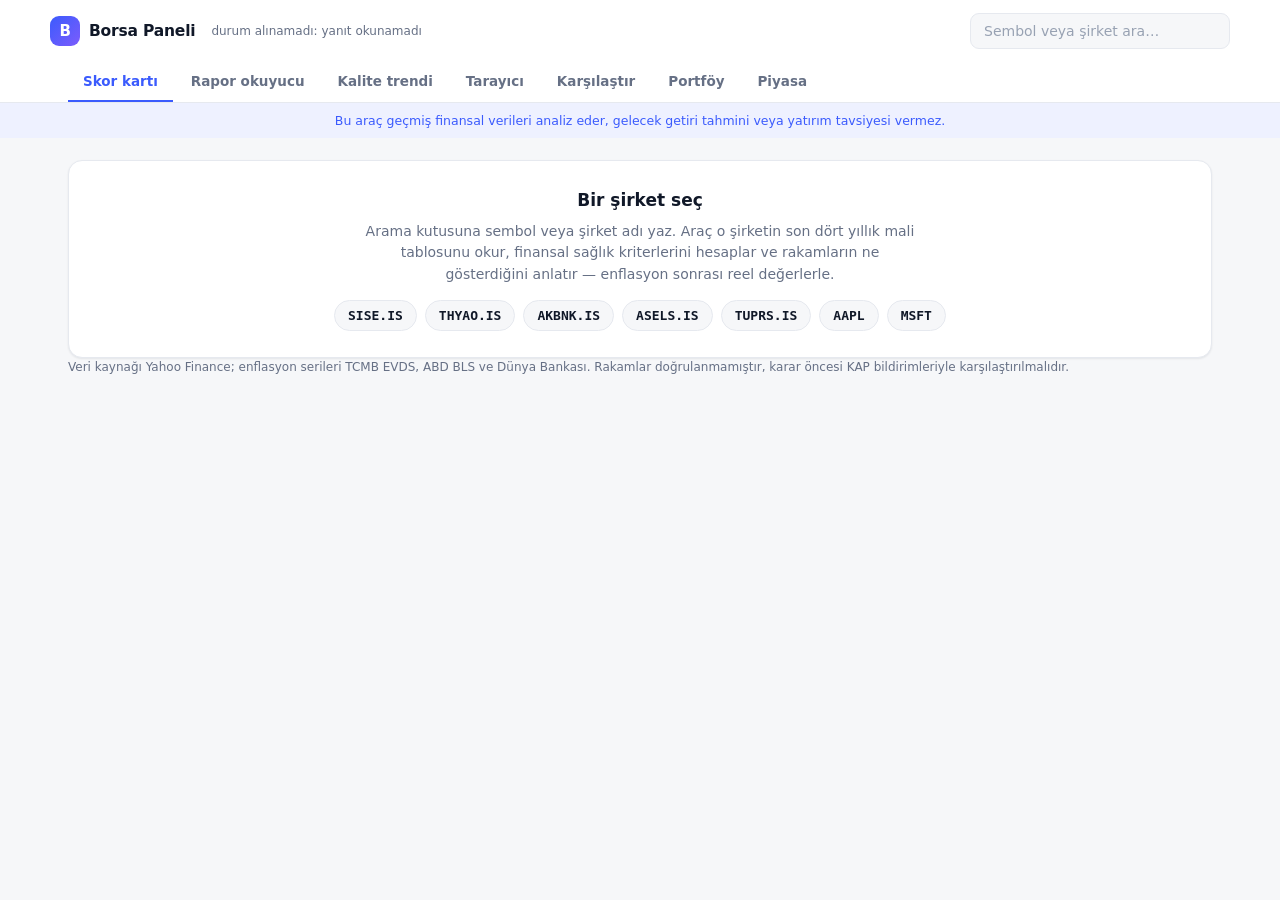
==== web/index.html @ f8f237dd "Borsa Analiz Paneli - ilk commit Sifir pip bagimliligi, sadece Python stdlib. Yahoo Finance verisiyl" ====
<!doctype html>
<html lang="tr">
<head>
<meta charset="utf-8">
<meta name="viewport" content="width=device-width, initial-scale=1">
<title>Borsa Paneli</title>
<!-- İkon data URI olarak gömülü: ayrı bir istek oluşmuyor, sunucu logu her
     sayfa açılışında favicon.ico için 404 basmıyor. -->
<link rel="icon" href="data:image/svg+xml,%3Csvg xmlns='http://www.w3.org/2000/svg' viewBox='0 0 32 32'%3E%3Crect width='32' height='32' rx='7' fill='%233b5bfd'/%3E%3Cpath d='M7 22 L13 15 L18 19 L25 9' stroke='white' stroke-width='2.6' fill='none' stroke-linecap='round' stroke-linejoin='round'/%3E%3C/svg%3E">
<link rel="stylesheet" href="style.css">
</head>
<body>

<header>
  <div class="sar ustbar">
    <button class="marka" id="marka" type="button">
      <span class="marka-ikon">B</span>
      <span>Borsa Paneli</span>
    </button>
    <span class="tazelik" id="tazelik">yükleniyor…</span>
    <div class="arama">
      <input id="arama-girdi" type="search" placeholder="Sembol veya şirket ara…"
             autocomplete="off" spellcheck="false" aria-label="Sembol ara">
      <div class="oneriler" id="oneriler" role="listbox"></div>
    </div>
  </div>
  <div class="sar">
    <nav class="sekmeler" id="nav" aria-label="Ekranlar">
      <button type="button" data-ekran="skor" aria-current="page">Skor kartı</button>
      <button type="button" data-ekran="rapor">Rapor okuyucu</button>
      <button type="button" data-ekran="kalite">Kalite trendi</button>
      <button type="button" data-ekran="tarayici">Tarayıcı</button>
      <button type="button" data-ekran="karsilastir">Karşılaştır</button>
      <button type="button" data-ekran="portfoy">Portföy</button>
      <button type="button" data-ekran="piyasa">Piyasa</button>
    </nav>
  </div>
</header>

<div class="uyari-bandi">
  Bu araç geçmiş finansal verileri analiz eder, gelecek getiri tahmini veya yatırım tavsiyesi vermez.
</div>

<main class="sar" id="ekran">
  <div class="yuklenirken">yükleniyor…</div>
</main>

<footer class="sar">
  Veri kaynağı Yahoo Finance; enflasyon serileri TCMB EVDS, ABD BLS ve Dünya Bankası.
  Rakamlar doğrulanmamıştır, karar öncesi KAP bildirimleriyle karşılaştırılmalıdır.
</footer>

<script src="app.js"></script>
</body>
</html>
---- web/style.css ----
/* Borsa Paneli — arayüz.
 *
 * Tasarım yönü: C (veri panosu) yapısı + B (modern fintech) görsel dili.
 *   C'den : yapışkan üst bar, sekmeler, kompakt istatistik şeridi, zebra
 *           tablolar, panel başlıkları — tanıdık ve yoğun.
 *   B'den : yuvarlak kartlar, yumuşak gölge, büyük hero rakamlar, dairesel
 *           skor göstergesi, pill rozetler — okunabilir ve ferah.
 *
 * Üç kural:
 *   1. Renk asla tek başına anlam taşımaz; her renkli öğenin metin etiketi var.
 *   2. Sayılar tabular — sütunlar kayarken rakamlar hizada durur.
 *   3. Reel rakam birincil (büyük), nominal ikincil (küçük ve soluk).
 */

:root {
  --bg: #f6f7f9;
  --kart: #ffffff;
  --metin: #101828;
  --sonuk: #667085;
  --cok-sonuk: #98a2b3;
  --cizgi: #e6e9ef;
  --cizgi-hafif: #f1f3f7;
  --zebra: #fafbfc;

  --vurgu: #3b5bfd;
  --vurgu-soft: #eef1ff;
  --yesil: #06976a;
  --yesil-soft: #e6f7f0;
  --kirmizi: #e0342b;
  --kirmizi-soft: #fdeceb;
  --sari: #b45309;
  --sari-soft: #fff4e5;

  --golge: 0 1px 2px rgba(16, 24, 40, 0.06), 0 8px 24px rgba(16, 24, 40, 0.05);
  --golge-kucuk: 0 1px 2px rgba(16, 24, 40, 0.08);
  --yuvarlak: 14px;
  --yuvarlak-kucuk: 9px;

  --mono: ui-monospace, "SF Mono", "Cascadia Mono", Menlo, Consolas, monospace;
  --govde: -apple-system, "Segoe UI", Roboto, ui-sans-serif, system-ui, sans-serif;
}

@media (prefers-color-scheme: dark) {
  :root {
    --bg: #0d1117;
    --kart: #151b23;
    --metin: #e6edf3;
    --sonuk: #8b949e;
    --cok-sonuk: #6e7681;
    --cizgi: #232b36;
    --cizgi-hafif: #1b222c;
    --zebra: #171e26;

    --vurgu: #6e8bff;
    --vurgu-soft: #1a2140;
    --yesil: #3fb950;
    --yesil-soft: #10281a;
    --kirmizi: #f85149;
    --kirmizi-soft: #2d1512;
    --sari: #d29922;
    --sari-soft: #2b2110;

    --golge: 0 1px 2px rgba(0, 0, 0, 0.3), 0 8px 24px rgba(0, 0, 0, 0.2);
    --golge-kucuk: 0 1px 2px rgba(0, 0, 0, 0.35);
  }
}

* { box-sizing: border-box; margin: 0; padding: 0; }

body {
  background: var(--bg);
  color: var(--metin);
  font: 15px/1.55 var(--govde);
  -webkit-font-smoothing: antialiased;
  padding-bottom: 64px;
}

.sar { max-width: 1180px; margin: 0 auto; padding: 0 18px; }
.mono { font-family: var(--mono); font-variant-numeric: tabular-nums; }
.sayisal { font-variant-numeric: tabular-nums; }
.gri { color: var(--sonuk); }
.kucuk { font-size: 12.5px; }
.yesil { color: var(--yesil); }
.kirmizi { color: var(--kirmizi); }

/* ═════════════════════════════════════════════════════════════ üst bar */

header {
  position: sticky;
  top: 0;
  z-index: 40;
  background: var(--kart);
  border-bottom: 1px solid var(--cizgi);
}

.ustbar { display: flex; align-items: center; gap: 16px; padding: 13px 0; flex-wrap: wrap; }

.marka {
  display: flex; align-items: center; gap: 9px;
  background: none; border: none; color: inherit; cursor: pointer;
  font: 700 15.5px var(--govde); letter-spacing: -0.2px; padding: 0;
}

.marka-ikon {
  width: 30px; height: 30px; border-radius: 9px;
  background: linear-gradient(135deg, var(--vurgu), #7c5cfc);
  color: #fff; display: grid; place-items: center; font-size: 15px; font-weight: 800;
}

.tazelik { font-size: 12px; color: var(--sonuk); font-variant-numeric: tabular-nums; }

/* arama */
.arama { position: relative; margin-left: auto; }

.arama input {
  width: 260px; padding: 9px 13px;
  border: 1px solid var(--cizgi); border-radius: var(--yuvarlak-kucuk);
  background: var(--bg); color: inherit; font: 14px var(--govde);
}

.arama input::placeholder { color: var(--cok-sonuk); }
.arama input:focus {
  outline: none; border-color: var(--vurgu);
  box-shadow: 0 0 0 3px var(--vurgu-soft);
}

.oneriler {
  position: absolute; top: calc(100% + 6px); right: 0; z-index: 50;
  min-width: 330px; max-height: 350px; overflow-y: auto;
  background: var(--kart); border: 1px solid var(--cizgi);
  border-radius: var(--yuvarlak); box-shadow: var(--golge); padding: 5px;
}

.oneriler:empty { display: none; }

.oneriler button {
  display: block; width: 100%; text-align: left;
  border: none; background: transparent; color: inherit;
  font: 14px var(--govde); padding: 9px 11px;
  border-radius: var(--yuvarlak-kucuk); cursor: pointer;
}

.oneriler button:hover:not([disabled]), .oneriler button:focus { background: var(--vurgu-soft); }
.oneriler button[disabled] { color: var(--sonuk); cursor: default; }
.oneriler b { font-family: var(--mono); font-size: 13.5px; }
.oneriler span { display: block; font-size: 12px; color: var(--sonuk); margin-top: 1px; }

/* sekmeler */
nav.sekmeler { display: flex; gap: 3px; overflow-x: auto; scrollbar-width: none; }
nav.sekmeler::-webkit-scrollbar { display: none; }

nav.sekmeler button {
  padding: 11px 15px; border: none; background: none; color: var(--sonuk);
  font: 600 13.5px var(--govde); cursor: pointer; white-space: nowrap;
  border-bottom: 2px solid transparent;
}

nav.sekmeler button:hover { color: var(--metin); }
nav.sekmeler button[aria-current="page"] { color: var(--vurgu); border-bottom-color: var(--vurgu); }

.uyari-bandi {
  background: var(--vurgu-soft); color: var(--vurgu);
  font-size: 12.5px; font-weight: 500; padding: 8px 0; text-align: center;
}

/* ═════════════════════════════════════════════════════════════ şirket başlığı */

.sirket {
  display: flex; align-items: flex-start; gap: 15px; flex-wrap: wrap;
  background: var(--kart); border: 1px solid var(--cizgi);
  border-radius: var(--yuvarlak); box-shadow: var(--golge-kucuk);
  padding: 18px 20px; margin-top: 18px;
}

.sirket-ikon {
  width: 46px; height: 46px; border-radius: 13px; flex-shrink: 0;
  background: linear-gradient(135deg, var(--vurgu), #7c5cfc);
  color: #fff; display: grid; place-items: center; font: 800 16px var(--govde);
}

.sirket-kod { font-size: 21px; font-weight: 700; letter-spacing: -0.3px; }
.sirket-ad { color: var(--sonuk); font-size: 13.5px; margin-top: 1px; }

.rozetler { display: flex; gap: 6px; margin-top: 11px; flex-wrap: wrap; }

.rozet {
  font-size: 12px; font-weight: 600; padding: 4px 10px; border-radius: 999px;
  background: var(--cizgi-hafif); color: var(--sonuk);
}

.rozet-uyari { background: var(--sari-soft); color: var(--sari); }
.rozet-vurgu { background: var(--vurgu-soft); color: var(--vurgu); }

.sirket-fiyat { margin-left: auto; text-align: right; }
.sirket-fiyat b { font-size: 27px; font-weight: 700; letter-spacing: -0.7px; font-variant-numeric: tabular-nums; }
.sirket-fiyat small { display: block; font-size: 12.5px; color: var(--sonuk); margin-top: 2px; }

/* ═════════════════════════════════════════════════════════════ istatistik şeridi */

.serit {
  display: grid; grid-template-columns: repeat(auto-fit, minmax(168px, 1fr));
  gap: 12px; margin-top: 14px;
}

.serit-kart {
  background: var(--kart); border: 1px solid var(--cizgi);
  border-radius: var(--yuvarlak); box-shadow: var(--golge-kucuk); padding: 14px 16px;
}

.serit-etiket { font-size: 12px; color: var(--sonuk); font-weight: 600; }

.serit-deger {
  font-size: 26px; font-weight: 700; letter-spacing: -0.8px; margin-top: 3px;
  font-variant-numeric: tabular-nums; line-height: 1.15;
}

.serit-deger.buyuk { font-size: 31px; letter-spacing: -1.1px; }
.serit-alt { font-size: 12px; color: var(--sonuk); margin-top: 3px; }
.serit-kaynak { font-size: 11px; color: var(--cok-sonuk); margin-top: 5px; }

/* ═════════════════════════════════════════════════════════════ paneller */

section { margin-top: 22px; }

.panel {
  background: var(--kart); border: 1px solid var(--cizgi);
  border-radius: var(--yuvarlak); box-shadow: var(--golge-kucuk); overflow: hidden;
}

.panel + .panel { margin-top: 14px; }

.panel-bas {
  display: flex; align-items: center; gap: 12px; flex-wrap: wrap;
  padding: 14px 18px; border-bottom: 1px solid var(--cizgi);
  font-weight: 700; font-size: 14.5px;
}

.panel-bas small { margin-left: auto; font: 500 12px var(--govde); color: var(--sonuk); }
.panel-ic { padding: 16px 18px; }
.panel-ic + .panel-ic { border-top: 1px solid var(--cizgi); }
.panel-dip { padding: 12px 18px; border-top: 1px solid var(--cizgi); background: var(--zebra); }

.iki { display: grid; grid-template-columns: 1fr 1fr; gap: 14px; }
@media (max-width: 860px) { .iki { grid-template-columns: 1fr; } }

/* ═══════════════════════════════════════════════════════════ karşılaştır */

.kars-grid { display: grid; grid-template-columns: repeat(auto-fit, minmax(220px, 1fr)); gap: 14px; }

.kars-kart {
  background: var(--kart); border: 1px solid var(--cizgi); border-radius: var(--yuvarlak);
  box-shadow: var(--golge-kucuk); padding: 16px 18px; position: relative;
}

.kars-kaldir {
  position: absolute; top: 10px; right: 10px; width: 22px; height: 22px;
  border-radius: 50%; border: 1px solid var(--cizgi); background: var(--zebra);
  color: var(--sonuk); font-size: 13px; line-height: 1; cursor: pointer;
  display: flex; align-items: center; justify-content: center;
}
.kars-kaldir:hover { color: var(--kirmizi); border-color: var(--kirmizi); background: var(--kirmizi-soft); }

.kars-ekle {
  border: 1.5px dashed var(--cizgi); border-radius: var(--yuvarlak); min-height: 96px;
  display: flex; align-items: center; justify-content: center; text-align: center;
  color: var(--sonuk); font-size: 13px; padding: 16px;
}

.kars-tablo th, .kars-tablo td { text-align: center; }
.kars-tablo th:first-child, .kars-tablo td:first-child { text-align: left; }
.kars-tablo td.deger { font-weight: 700; font-variant-numeric: tabular-nums; }
.kars-tablo .alt-not { display: block; font-size: 11px; color: var(--sonuk); font-weight: 400; margin-top: 1px; }

/* ═════════════════════════════════════════════════════════════ tablolar */

.kaydir { overflow-x: auto; }

table { width: 100%; border-collapse: collapse; font-size: 13.5px; }

th {
  text-align: right; padding: 10px 12px; white-space: nowrap;
  color: var(--sonuk); font-size: 11.5px; font-weight: 600;
  border-bottom: 1px solid var(--cizgi); background: var(--kart);
}

th:first-child, td:first-child { text-align: left; }

td {
  padding: 10px 12px; text-align: right;
  border-bottom: 1px solid var(--cizgi-hafif); font-variant-numeric: tabular-nums;
}

tbody tr:nth-child(even) { background: var(--zebra); }
tbody tr:hover { background: var(--vurgu-soft); }
tbody tr:last-child td { border-bottom: none; }
td.metin, th.metin { text-align: left; font-variant-numeric: normal; }
.na { color: var(--sonuk); font-style: italic; font-size: 12.5px; }

/* yön etiketi — renk yanında her zaman metin */
.etiket {
  display: inline-block; font-size: 11.5px; font-weight: 600;
  padding: 2px 8px; border-radius: 999px; white-space: nowrap;
}

.e-artis { background: var(--yesil-soft); color: var(--yesil); }
.e-dusus { background: var(--kirmizi-soft); color: var(--kirmizi); }
.e-yatay { background: var(--cizgi-hafif); color: var(--sonuk); }

/* konum rayı: şirketin sektör içindeki yeri */
.ray {
  display: inline-block; position: relative; vertical-align: middle;
  width: 84px; height: 5px; border-radius: 99px; background: var(--cizgi);
}

.ray i {
  position: absolute; top: -3.5px; width: 12px; height: 12px; margin-left: -6px;
  border-radius: 50%; background: var(--metin); border: 2px solid var(--kart);
}

.ray u { position: absolute; top: -2.5px; width: 2px; height: 10px; background: var(--vurgu); }

/* ═════════════════════════════════════════════════════════════ uyarı kartları */

.uyari-kart {
  border-radius: var(--yuvarlak); padding: 15px 17px; margin-bottom: 11px;
  border: 1px solid transparent;
}

.uyari-kart:last-child { margin-bottom: 0; }
.uyari-kart .bas { font-weight: 700; font-size: 14.5px; display: flex; gap: 8px; align-items: baseline; }
.uyari-kart .bas .tur { font-size: 11px; font-weight: 700; letter-spacing: 0.5px; padding: 2px 8px; border-radius: 999px; }
.uyari-kart p { font-size: 13.5px; margin-top: 6px; line-height: 1.55; }

.u-kirmizi { background: var(--kirmizi-soft); border-color: color-mix(in srgb, var(--kirmizi) 25%, transparent); }
.u-kirmizi .bas, .u-kirmizi p { color: var(--kirmizi); }
.u-kirmizi .tur { background: var(--kirmizi); color: #fff; }

.u-sari { background: var(--sari-soft); border-color: color-mix(in srgb, var(--sari) 25%, transparent); }
.u-sari .bas, .u-sari p { color: var(--sari); }
.u-sari .tur { background: var(--sari); color: #fff; }

.u-bilgi { background: var(--vurgu-soft); border-color: color-mix(in srgb, var(--vurgu) 25%, transparent); }
.u-bilgi .bas, .u-bilgi p { color: var(--vurgu); }
.u-bilgi .tur { background: var(--vurgu); color: #fff; }

.kaynak { font-size: 11px; color: var(--cok-sonuk); margin-top: 6px; font-family: var(--mono); }
.uyari-kart .kaynak { opacity: 0.75; }

/* ═════════════════════════════════════════════════════════════ F-Skoru */

.skor-duzen { display: flex; gap: 22px; align-items: flex-start; flex-wrap: wrap; }

.skor-cember {
  width: 104px; height: 104px; border-radius: 50%; flex-shrink: 0; display: grid; place-items: center;
}

.skor-ic {
  width: 82px; height: 82px; border-radius: 50%; background: var(--kart);
  display: grid; place-items: center; text-align: center;
}

.skor-ic b { font-size: 25px; font-weight: 800; letter-spacing: -1px; line-height: 1; }
.skor-ic span { font-size: 10.5px; color: var(--sonuk); margin-top: 2px; }

.kriter-liste { flex: 1; min-width: 260px; }

.kriter {
  display: flex; gap: 11px; align-items: baseline;
  padding: 8px 0; border-bottom: 1px solid var(--cizgi-hafif); font-size: 13.5px;
}

.kriter:last-child { border-bottom: none; }
.kriter .isaret { width: 17px; flex-shrink: 0; font-weight: 700; text-align: center; }
.kriter .detay { margin-left: auto; color: var(--sonuk); font-size: 12.5px; font-family: var(--mono); text-align: right; }
.i-gecti { color: var(--yesil); }
.i-kaldi { color: var(--kirmizi); }
.i-eksik, .i-na { color: var(--cok-sonuk); }

/* ═════════════════════════════════════════════════════════════ cümleler */

.cumle { padding: 13px 0; border-bottom: 1px solid var(--cizgi-hafif); font-size: 14.5px; line-height: 1.6; }
.cumle:first-child { padding-top: 0; }
.cumle:last-child { border-bottom: none; padding-bottom: 0; }

mark { background: var(--sari-soft); color: var(--sari); padding: 0 4px; border-radius: 4px; font-weight: 600; }

/* ═════════════════════════════════════════════════════════════ grafik */

.grafik { width: 100%; height: auto; display: block; }
.aciklama { display: flex; gap: 16px; flex-wrap: wrap; font-size: 12px; color: var(--sonuk); margin-top: 12px; }
.aciklama span { display: flex; align-items: center; gap: 6px; }
.nokta { width: 10px; height: 10px; border-radius: 3px; display: inline-block; }
.not { font-size: 12.5px; color: var(--sonuk); line-height: 1.55; }

details { margin-top: 12px; }
details summary { cursor: pointer; font-size: 13px; font-weight: 600; color: var(--sonuk); }
details summary:hover { color: var(--metin); }
details ul { margin: 9px 0 0 18px; color: var(--sonuk); font-size: 12.5px; }
details li { margin-bottom: 4px; }

/* ═════════════════════════════════════════════════════════════ durum/hata */

.durum {
  background: var(--kart); border: 1px solid var(--cizgi); border-radius: var(--yuvarlak);
  box-shadow: var(--golge-kucuk); padding: 26px; text-align: center;
}

.durum h3 { font-size: 17px; margin-bottom: 7px; }
.durum p { color: var(--sonuk); font-size: 14px; max-width: 560px; margin: 0 auto 12px; }

.durum code {
  display: inline-block; font-family: var(--mono); font-size: 13px;
  background: var(--bg); border: 1px solid var(--cizgi); border-radius: var(--yuvarlak-kucuk);
  padding: 9px 14px; margin-top: 6px; user-select: all; color: var(--vurgu);
}

.durum.hatali { border-color: color-mix(in srgb, var(--kirmizi) 35%, transparent); }
.yuklenirken { color: var(--sonuk); font-size: 13.5px; padding: 40px 0; text-align: center; }

.ornek-dugmeler { display: flex; gap: 8px; justify-content: center; flex-wrap: wrap; margin-top: 14px; }

.ornek-dugmeler button {
  font: 600 13px var(--mono); padding: 7px 13px; border-radius: 999px;
  border: 1px solid var(--cizgi); background: var(--bg); color: var(--metin); cursor: pointer;
}

.ornek-dugmeler button:hover { border-color: var(--vurgu); color: var(--vurgu); background: var(--vurgu-soft); }

/* ═════════════════════════════════════════════════════════════ formlar */

.form-satir { display: flex; gap: 9px; flex-wrap: wrap; align-items: flex-end; }
.alan { display: flex; flex-direction: column; gap: 5px; }
.alan label { font-size: 11.5px; font-weight: 600; color: var(--sonuk); }

.alan input, .alan select {
  padding: 8px 11px; border: 1px solid var(--cizgi); border-radius: var(--yuvarlak-kucuk);
  background: var(--bg); color: inherit; font: 14px var(--govde); min-width: 118px;
}

.alan input:focus, .alan select:focus {
  outline: none; border-color: var(--vurgu); box-shadow: 0 0 0 3px var(--vurgu-soft);
}

.dugme {
  padding: 9px 16px; border-radius: var(--yuvarlak-kucuk); border: 1px solid var(--vurgu);
  background: var(--vurgu); color: #fff; font: 600 13.5px var(--govde); cursor: pointer;
}

.dugme:hover { filter: brightness(1.08); }
.dugme.ikincil { background: transparent; color: var(--vurgu); }
.dugme.ikincil:hover { background: var(--vurgu-soft); filter: none; }
.dugme.silik { border-color: var(--cizgi); background: transparent; color: var(--sonuk); }
.dugme.silik:hover { color: var(--kirmizi); border-color: var(--kirmizi); background: var(--kirmizi-soft); }

/* şablon çipleri */
.cipler { display: flex; gap: 8px; flex-wrap: wrap; }

.cip {
  padding: 8px 14px; border-radius: 999px; border: 1px solid var(--cizgi);
  background: var(--kart); color: var(--metin); font: 600 13px var(--govde); cursor: pointer;
  text-align: left;
}

.cip:hover { border-color: var(--vurgu); color: var(--vurgu); }
.cip[aria-pressed="true"] { background: var(--vurgu); border-color: var(--vurgu); color: #fff; }
.cip small { display: block; font-weight: 500; font-size: 11.5px; opacity: 0.75; }

/* kural kurucu */
.kosul {
  display: flex; gap: 8px; align-items: center; flex-wrap: wrap;
  padding: 10px; border: 1px solid var(--cizgi); border-radius: var(--yuvarlak-kucuk);
  background: var(--bg); margin-bottom: 8px;
}

.kosul select, .kosul input {
  padding: 7px 10px; border: 1px solid var(--cizgi); border-radius: 7px;
  background: var(--kart); color: inherit; font: 13.5px var(--govde);
}

.kosul .sil { margin-left: auto; }

/* sonuç satırı kriter rozetleri */
.kriter-rozet {
  display: inline-block; font-size: 11.5px; font-weight: 600; padding: 2px 8px;
  border-radius: 999px; margin: 2px 4px 2px 0; white-space: nowrap;
}

.kr-gecti { background: var(--yesil-soft); color: var(--yesil); }
.kr-kaldi { background: var(--kirmizi-soft); color: var(--kirmizi); }
.kr-eksik { background: var(--cizgi-hafif); color: var(--sonuk); }

.sembol-baglanti {
  background: none; border: none; padding: 0; cursor: pointer;
  font: 600 13.5px var(--mono); color: var(--vurgu);
}

.sembol-baglanti:hover { text-decoration: underline; }

/* histogram */
.histogram { display: flex; align-items: flex-end; gap: 5px; height: 130px; }
.histogram div { flex: 1; display: flex; flex-direction: column; justify-content: flex-end; height: 100%; }
.histogram .bar { background: var(--vurgu); border-radius: 5px 5px 0 0; min-height: 2px; }
.histogram .etiket { text-align: center; font-size: 11px; color: var(--sonuk); margin-top: 5px; }
.histogram .adet { text-align: center; font-size: 11px; font-weight: 600; margin-bottom: 3px; }

/* dağılım çubuğu */
.dagilim { display: flex; height: 26px; border-radius: 7px; overflow: hidden; margin-top: 4px; }
.dagilim span { display: grid; place-items: center; font-size: 11.5px; font-weight: 700; color: #fff; }

footer { margin-top: 34px; font-size: 12px; color: var(--sonuk); line-height: 1.6; }

/* ═════════════════════════════════════════════════════════════ duyarlılık */

@media (max-width: 760px) {
  .arama { margin-left: 0; width: 100%; order: 3; }
  .arama input { width: 100%; }
  .oneriler { left: 0; right: auto; width: 100%; min-width: 0; }
  .sirket-fiyat { margin-left: 0; text-align: left; width: 100%; }
  .sirket-kod { font-size: 19px; }
  .serit-deger { font-size: 23px; }
  .serit-deger.buyuk { font-size: 27px; }
  .kriter .detay { display: none; }
}
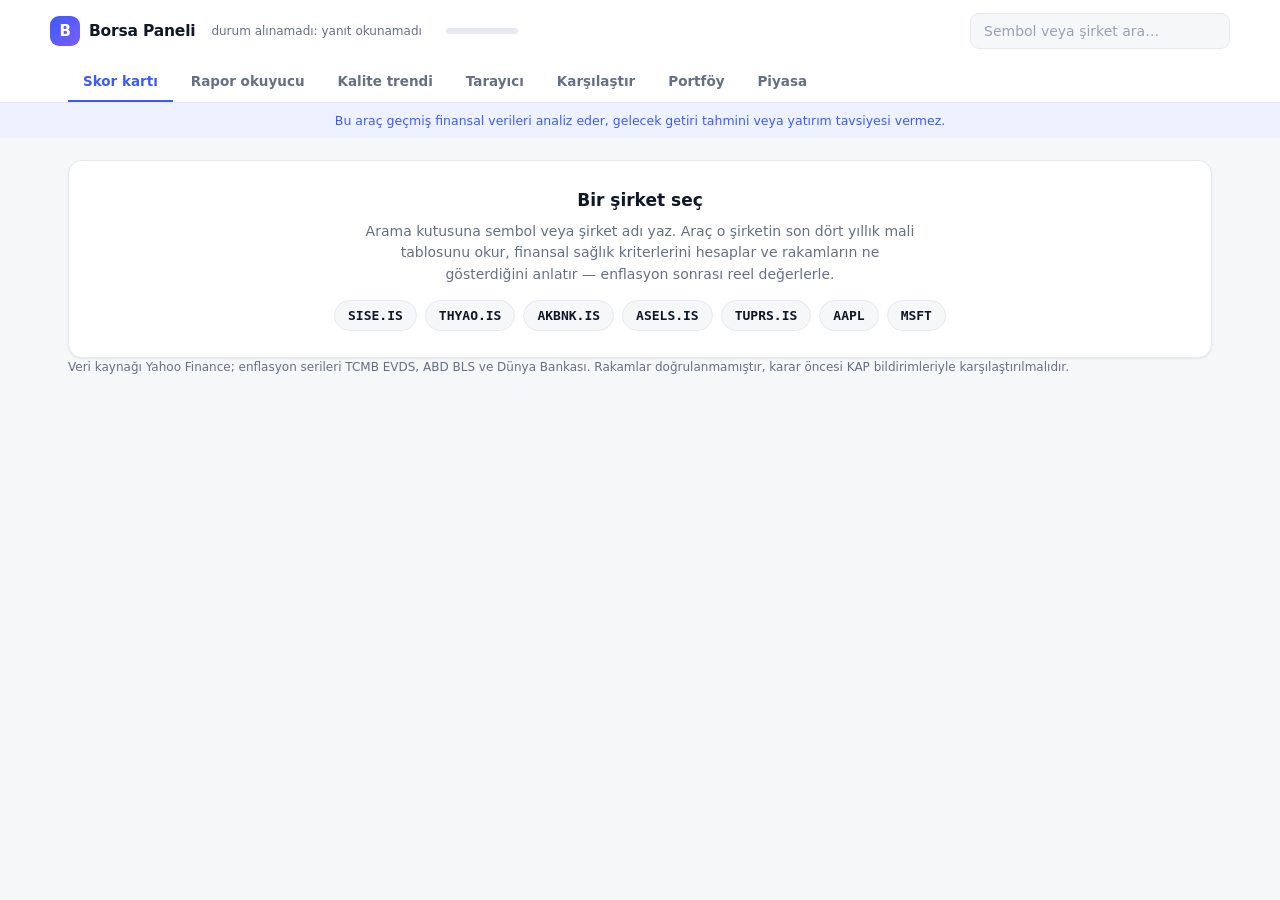
==== commit 1fad66b8: "Panelden tarama baslatma arayuzu (F7) Ust bardaki durum cubuguna canli ilerleme gostergesi eklendi: " ====
--- a/web/index.html
+++ b/web/index.html
@@ -18,6 +18,10 @@
       <span>Borsa Paneli</span>
     </button>
     <span class="tazelik" id="tazelik">yükleniyor…</span>
+    <span class="tarama-durumu" id="tarama-durumu" hidden>
+      <span id="tarama-metin"></span>
+      <span class="tarama-bar"><i id="tarama-bar-ic"></i></span>
+    </span>
     <div class="arama">
       <input id="arama-girdi" type="search" placeholder="Sembol veya şirket ara…"
              autocomplete="off" spellcheck="false" aria-label="Sembol ara">
--- a/web/style.css
+++ b/web/style.css
@@ -109,6 +109,22 @@
 
 .tazelik { font-size: 12px; color: var(--sonuk); font-variant-numeric: tabular-nums; }
 
+.baglanti-dugme {
+  border: none; background: none; color: var(--vurgu); font: inherit; font-size: inherit;
+  cursor: pointer; padding: 0; text-decoration: underline; text-underline-offset: 2px;
+}
+.baglanti-dugme:hover { color: var(--metin); }
+
+.tarama-durumu {
+  display: flex; align-items: center; gap: 8px; font-size: 12px; color: var(--sonuk);
+  font-variant-numeric: tabular-nums;
+}
+.tarama-bar {
+  width: 72px; height: 6px; border-radius: 3px; background: var(--cizgi);
+  overflow: hidden; display: inline-block;
+}
+.tarama-bar i { display: block; height: 100%; width: 0%; background: var(--vurgu); transition: width 0.4s; }
+
 /* arama */
 .arama { position: relative; margin-left: auto; }
 
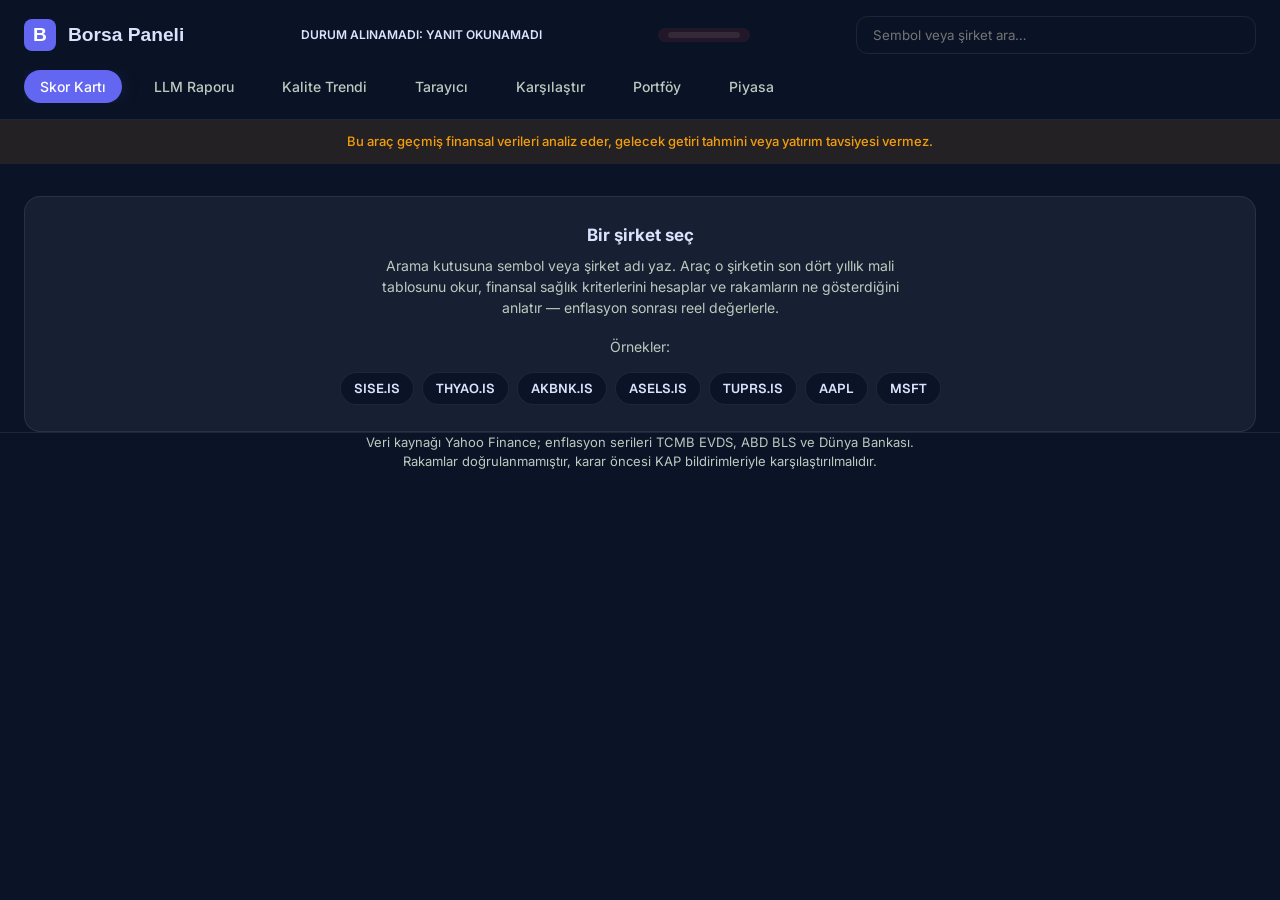
==== commit 4798b91a: "Antigravity tasarim degisikligindeki yarim kalan gecisi tamamla Antigravity index.html + style.css'i" ====
--- a/web/index.html
+++ b/web/index.html
@@ -3,36 +3,37 @@
 <head>
 <meta charset="utf-8">
 <meta name="viewport" content="width=device-width, initial-scale=1">
-<title>Borsa Paneli</title>
-<!-- İkon data URI olarak gömülü: ayrı bir istek oluşmuyor, sunucu logu her
-     sayfa açılışında favicon.ico için 404 basmıyor. -->
-<link rel="icon" href="data:image/svg+xml,%3Csvg xmlns='http://www.w3.org/2000/svg' viewBox='0 0 32 32'%3E%3Crect width='32' height='32' rx='7' fill='%233b5bfd'/%3E%3Cpath d='M7 22 L13 15 L18 19 L25 9' stroke='white' stroke-width='2.6' fill='none' stroke-linecap='round' stroke-linejoin='round'/%3E%3C/svg%3E">
+<title>Borsa Paneli - FinTech Dashboard</title>
+<link rel="icon" href="data:image/svg+xml,%3Csvg xmlns='http://www.w3.org/2000/svg' viewBox='0 0 32 32'%3E%3Crect width='32' height='32' rx='7' fill='%236366f1'/%3E%3Cpath d='M7 22 L13 15 L18 19 L25 9' stroke='white' stroke-width='2.6' fill='none' stroke-linecap='round' stroke-linejoin='round'/%3E%3C/svg%3E">
 <link rel="stylesheet" href="style.css">
 </head>
 <body>
 
 <header>
-  <div class="sar ustbar">
-    <button class="marka" id="marka" type="button">
-      <span class="marka-ikon">B</span>
+  <div class="container topbar">
+    <button class="brand" id="marka" type="button">
+      <span class="brand-icon">B</span>
       <span>Borsa Paneli</span>
     </button>
-    <span class="tazelik" id="tazelik">yükleniyor…</span>
-    <span class="tarama-durumu" id="tarama-durumu" hidden>
+    <span class="badge" id="tazelik">Yükleniyor...</span>
+
+    <span class="badge error" id="tarama-durumu" hidden>
       <span id="tarama-metin"></span>
       <span class="tarama-bar"><i id="tarama-bar-ic"></i></span>
+      <button type="button" class="btn-ghost" id="tarama-iptal" style="padding: 2px 8px; font-size: 10px; margin-left: 8px;" hidden>İptal</button>
     </span>
-    <div class="arama">
-      <input id="arama-girdi" type="search" placeholder="Sembol veya şirket ara…"
+
+    <div class="search-box arama">
+      <input id="arama-girdi" class="search-input" type="search" placeholder="Sembol veya şirket ara…"
              autocomplete="off" spellcheck="false" aria-label="Sembol ara">
-      <div class="oneriler" id="oneriler" role="listbox"></div>
+      <div class="search-dropdown" id="oneriler" role="listbox"></div>
     </div>
   </div>
-  <div class="sar">
-    <nav class="sekmeler" id="nav" aria-label="Ekranlar">
-      <button type="button" data-ekran="skor" aria-current="page">Skor kartı</button>
-      <button type="button" data-ekran="rapor">Rapor okuyucu</button>
-      <button type="button" data-ekran="kalite">Kalite trendi</button>
+  <div class="container">
+    <nav class="tabs" id="nav" aria-label="Ekranlar">
+      <button type="button" data-ekran="skor" aria-current="page">Skor Kartı</button>
+      <button type="button" data-ekran="rapor">LLM Raporu</button>
+      <button type="button" data-ekran="kalite">Kalite Trendi</button>
       <button type="button" data-ekran="tarayici">Tarayıcı</button>
       <button type="button" data-ekran="karsilastir">Karşılaştır</button>
       <button type="button" data-ekran="portfoy">Portföy</button>
@@ -41,16 +42,16 @@
   </div>
 </header>
 
-<div class="uyari-bandi">
+<div class="alert-banner">
   Bu araç geçmiş finansal verileri analiz eder, gelecek getiri tahmini veya yatırım tavsiyesi vermez.
 </div>
 
-<main class="sar" id="ekran">
-  <div class="yuklenirken">yükleniyor…</div>
+<main class="container" id="ekran" style="margin-top: 32px;">
+  <div class="loading-state">Yükleniyor…</div>
 </main>
 
-<footer class="sar">
-  Veri kaynağı Yahoo Finance; enflasyon serileri TCMB EVDS, ABD BLS ve Dünya Bankası.
+<footer class="container">
+  Veri kaynağı Yahoo Finance; enflasyon serileri TCMB EVDS, ABD BLS ve Dünya Bankası.<br>
   Rakamlar doğrulanmamıştır, karar öncesi KAP bildirimleriyle karşılaştırılmalıdır.
 </footer>
 
--- a/web/style.css
+++ b/web/style.css
@@ -1,229 +1,485 @@
-/* Borsa Paneli — arayüz.
- *
- * Tasarım yönü: C (veri panosu) yapısı + B (modern fintech) görsel dili.
- *   C'den : yapışkan üst bar, sekmeler, kompakt istatistik şeridi, zebra
- *           tablolar, panel başlıkları — tanıdık ve yoğun.
- *   B'den : yuvarlak kartlar, yumuşak gölge, büyük hero rakamlar, dairesel
- *           skor göstergesi, pill rozetler — okunabilir ve ferah.
- *
- * Üç kural:
- *   1. Renk asla tek başına anlam taşımaz; her renkli öğenin metin etiketi var.
- *   2. Sayılar tabular — sütunlar kayarken rakamlar hizada durur.
- *   3. Reel rakam birincil (büyük), nominal ikincil (küçük ve soluk).
- */
+@import url('https://fonts.googleapis.com/css2?family=Inter:wght@400;500;600;700&family=Geist:wght@400;500;600;700&display=swap');
 
 :root {
-  --bg: #f6f7f9;
-  --kart: #ffffff;
-  --metin: #101828;
-  --sonuk: #667085;
-  --cok-sonuk: #98a2b3;
-  --cizgi: #e6e9ef;
-  --cizgi-hafif: #f1f3f7;
-  --zebra: #fafbfc;
-
-  --vurgu: #3b5bfd;
-  --vurgu-soft: #eef1ff;
-  --yesil: #06976a;
-  --yesil-soft: #e6f7f0;
-  --kirmizi: #e0342b;
-  --kirmizi-soft: #fdeceb;
-  --sari: #b45309;
-  --sari-soft: #fff4e5;
-
-  --golge: 0 1px 2px rgba(16, 24, 40, 0.06), 0 8px 24px rgba(16, 24, 40, 0.05);
-  --golge-kucuk: 0 1px 2px rgba(16, 24, 40, 0.08);
-  --yuvarlak: 14px;
-  --yuvarlak-kucuk: 9px;
-
-  --mono: ui-monospace, "SF Mono", "Cascadia Mono", Menlo, Consolas, monospace;
-  --govde: -apple-system, "Segoe UI", Roboto, ui-sans-serif, system-ui, sans-serif;
-}
-
-@media (prefers-color-scheme: dark) {
-  :root {
-    --bg: #0d1117;
-    --kart: #151b23;
-    --metin: #e6edf3;
-    --sonuk: #8b949e;
-    --cok-sonuk: #6e7681;
-    --cizgi: #232b36;
-    --cizgi-hafif: #1b222c;
-    --zebra: #171e26;
-
-    --vurgu: #6e8bff;
-    --vurgu-soft: #1a2140;
-    --yesil: #3fb950;
-    --yesil-soft: #10281a;
-    --kirmizi: #f85149;
-    --kirmizi-soft: #2d1512;
-    --sari: #d29922;
-    --sari-soft: #2b2110;
-
-    --golge: 0 1px 2px rgba(0, 0, 0, 0.3), 0 8px 24px rgba(0, 0, 0, 0.2);
-    --golge-kucuk: 0 1px 2px rgba(0, 0, 0, 0.35);
-  }
+  /* Colors */
+  --bg: #0b1326;
+  --bg-dim: #060e20;
+  
+  --surface: #0b1326;
+  --surface-bright: #31394d;
+  --surface-container: #171f33;
+  --surface-container-high: #222a3d;
+  
+  --text-main: #dae2fd;
+  --text-muted: #bbcabf;
+  
+  --primary: #10b981;
+  --primary-glow: rgba(16, 185, 129, 0.2);
+  --on-primary: #003824;
+  
+  --secondary: #6366f1;
+  --on-secondary: #ffffff;
+  
+  --tertiary: #f59e0b;
+  --error: #ef4444;
+  --error-bg: rgba(239, 68, 68, 0.1);
+  --success-bg: rgba(16, 185, 129, 0.1);
+  
+  --border: rgba(255, 255, 255, 0.08);
+  --border-hover: rgba(255, 255, 255, 0.15);
+  
+  /* Typography */
+  --font-ui: 'Inter', system-ui, sans-serif;
+  --font-data: 'Geist', monospace;
+  
+  /* Shadows & Glassmorphism */
+  --glass-bg: rgba(30, 41, 59, 0.7);
+  --glass-hover: rgba(30, 41, 59, 0.9);
+  --blur: blur(12px);
+  --blur-hover: blur(20px);
+  
+  --shadow-sm: 0 1px 2px rgba(0, 0, 0, 0.3);
+  --shadow-glow: 0 0 20px rgba(99, 102, 241, 0.15);
+  
+  /* Radii */
+  --radius-sm: 8px;
+  --radius-md: 12px;
+  --radius-lg: 16px;
+  --radius-full: 9999px;
+  
+  /* Spacing */
+  --stack-xs: 4px;
+  --stack-sm: 8px;
+  --stack-md: 16px;
+  --stack-lg: 32px;
+  --container: 1440px;
+
+  /* ── Köprü değişkenleri ──────────────────────────────────────────────
+   * app.js, yeniden adlandırılmamış çok sayıda yerde eski değişken/sınıf
+   * adlarını doğrudan kullanıyor (satır içi style="color:var(--kirmizi)"
+   * gibi). app.js'e dokunmadan bunları çözmenin yolu, eski adları yeni
+   * token'lara işaret eden takma adlar olarak burada tanımlamak. */
+  --kart: var(--surface-container);
+  --metin: var(--text-main);
+  --sonuk: var(--text-muted);
+  --cok-sonuk: var(--text-muted);
+  --cizgi: var(--border);
+  --cizgi-hafif: var(--border);
+  --zebra: rgba(255, 255, 255, 0.02);
+
+  --vurgu: var(--secondary);
+  --vurgu-soft: rgba(99, 102, 241, 0.12);
+  --yesil: var(--primary);
+  --yesil-soft: var(--success-bg);
+  --kirmizi: var(--error);
+  --kirmizi-soft: var(--error-bg);
+  --sari: var(--tertiary);
+  --sari-soft: rgba(245, 158, 11, 0.12);
+
+  --golge: var(--shadow-sm);
+  --golge-kucuk: var(--shadow-sm);
+  --yuvarlak: var(--radius-lg);
+  --yuvarlak-kucuk: var(--radius-sm);
+
+  --mono: var(--font-data);
+  --govde: var(--font-ui);
 }
 
 * { box-sizing: border-box; margin: 0; padding: 0; }
 
 body {
-  background: var(--bg);
-  color: var(--metin);
-  font: 15px/1.55 var(--govde);
+  background-color: var(--bg);
+  color: var(--text-main);
+  font-family: var(--font-ui);
+  line-height: 1.5;
   -webkit-font-smoothing: antialiased;
   padding-bottom: 64px;
 }
 
-.sar { max-width: 1180px; margin: 0 auto; padding: 0 18px; }
-.mono { font-family: var(--mono); font-variant-numeric: tabular-nums; }
-.sayisal { font-variant-numeric: tabular-nums; }
-.gri { color: var(--sonuk); }
-.kucuk { font-size: 12.5px; }
-.yesil { color: var(--yesil); }
-.kirmizi { color: var(--kirmizi); }
-
-/* ═════════════════════════════════════════════════════════════ üst bar */
-
+/* Utilities */
+.tabular-nums {
+  font-family: var(--font-data);
+  font-variant-numeric: tabular-nums;
+}
+
+.text-primary { color: var(--primary); }
+.text-error { color: var(--error); }
+.text-tertiary { color: var(--tertiary); }
+.text-muted { color: var(--text-muted); }
+
+/* Layout */
+.container {
+  max-width: var(--container);
+  margin: 0 auto;
+  padding: 0 24px;
+}
+
+/* Header */
 header {
   position: sticky;
   top: 0;
   z-index: 40;
-  background: var(--kart);
-  border-bottom: 1px solid var(--cizgi);
-}
-
-.ustbar { display: flex; align-items: center; gap: 16px; padding: 13px 0; flex-wrap: wrap; }
-
-.marka {
-  display: flex; align-items: center; gap: 9px;
-  background: none; border: none; color: inherit; cursor: pointer;
-  font: 700 15.5px var(--govde); letter-spacing: -0.2px; padding: 0;
-}
-
-.marka-ikon {
-  width: 30px; height: 30px; border-radius: 9px;
-  background: linear-gradient(135deg, var(--vurgu), #7c5cfc);
-  color: #fff; display: grid; place-items: center; font-size: 15px; font-weight: 800;
-}
-
-.tazelik { font-size: 12px; color: var(--sonuk); font-variant-numeric: tabular-nums; }
-
-.baglanti-dugme {
-  border: none; background: none; color: var(--vurgu); font: inherit; font-size: inherit;
-  cursor: pointer; padding: 0; text-decoration: underline; text-underline-offset: 2px;
-}
-.baglanti-dugme:hover { color: var(--metin); }
-
-.tarama-durumu {
-  display: flex; align-items: center; gap: 8px; font-size: 12px; color: var(--sonuk);
-  font-variant-numeric: tabular-nums;
-}
-.tarama-bar {
-  width: 72px; height: 6px; border-radius: 3px; background: var(--cizgi);
-  overflow: hidden; display: inline-block;
-}
-.tarama-bar i { display: block; height: 100%; width: 0%; background: var(--vurgu); transition: width 0.4s; }
-
-/* arama */
-.arama { position: relative; margin-left: auto; }
-
-.arama input {
-  width: 260px; padding: 9px 13px;
-  border: 1px solid var(--cizgi); border-radius: var(--yuvarlak-kucuk);
-  background: var(--bg); color: inherit; font: 14px var(--govde);
-}
-
-.arama input::placeholder { color: var(--cok-sonuk); }
-.arama input:focus {
-  outline: none; border-color: var(--vurgu);
-  box-shadow: 0 0 0 3px var(--vurgu-soft);
-}
-
-.oneriler {
-  position: absolute; top: calc(100% + 6px); right: 0; z-index: 50;
-  min-width: 330px; max-height: 350px; overflow-y: auto;
-  background: var(--kart); border: 1px solid var(--cizgi);
-  border-radius: var(--yuvarlak); box-shadow: var(--golge); padding: 5px;
-}
-
-.oneriler:empty { display: none; }
-
-.oneriler button {
+  background: rgba(11, 19, 38, 0.85);
+  backdrop-filter: blur(16px);
+  border-bottom: 1px solid var(--border);
+  padding: var(--stack-md) 0;
+}
+
+.topbar {
+  display: flex;
+  align-items: center;
+  justify-content: space-between;
+  gap: var(--stack-md);
+  margin-bottom: var(--stack-md);
+}
+
+.brand {
+  display: flex;
+  align-items: center;
+  gap: 12px;
+  background: none;
+  border: none;
+  color: var(--text-main);
+  font-weight: 600;
+  font-size: 1.2rem;
+  cursor: pointer;
+}
+
+.brand-icon {
+  width: 32px;
+  height: 32px;
+  background: var(--secondary);
+  color: var(--on-secondary);
+  border-radius: var(--radius-sm);
+  display: flex;
+  align-items: center;
+  justify-content: center;
+  font-weight: 700;
+}
+
+.search-box {
+  position: relative;
+  flex: 1;
+  max-width: 400px;
+}
+
+.search-input {
+  width: 100%;
+  background: transparent;
+  border: 1px solid var(--border);
+  border-radius: var(--radius-md);
+  padding: 10px 16px;
+  color: var(--text-main);
+  font-family: var(--font-ui);
+  transition: all 0.2s ease;
+}
+
+.search-input:focus {
+  outline: none;
+  border-color: var(--primary);
+  box-shadow: 0 0 10px var(--primary-glow);
+}
+
+/* Navigation Tabs */
+.tabs {
+  display: flex;
+  gap: var(--stack-md);
+  overflow-x: auto;
+  scrollbar-width: none;
+}
+
+.tabs button {
+  background: transparent;
+  border: none;
+  color: var(--text-muted);
+  font-family: var(--font-ui);
+  font-weight: 500;
+  font-size: 14px;
+  padding: 8px 16px;
+  border-radius: var(--radius-full);
+  cursor: pointer;
+  transition: all 0.2s ease;
+  white-space: nowrap;
+}
+
+.tabs button:hover {
+  color: var(--text-main);
+  background: rgba(255, 255, 255, 0.05);
+}
+
+.tabs button[aria-current="page"] {
+  background: var(--secondary);
+  color: var(--on-secondary);
+  box-shadow: var(--shadow-glow);
+}
+
+/* Glass Panels / Cards */
+.card {
+  background: var(--glass-bg);
+  backdrop-filter: var(--blur);
+  border: 1px solid var(--border);
+  border-radius: var(--radius-lg);
+  padding: var(--stack-lg);
+  transition: all 0.2s ease;
+  margin-bottom: var(--stack-md);
+}
+
+.card:hover {
+  background: var(--glass-hover);
+  backdrop-filter: var(--blur-hover);
+  border-color: var(--border-hover);
+}
+
+/* Buttons */
+.btn-primary {
+  background: var(--secondary);
+  color: var(--on-secondary);
+  border: none;
+  padding: 10px 20px;
+  border-radius: var(--radius-sm);
+  font-weight: 600;
+  cursor: pointer;
+  box-shadow: var(--shadow-glow);
+  transition: all 0.2s;
+}
+
+.btn-primary:hover {
+  filter: brightness(1.1);
+}
+
+.btn-ghost {
+  background: transparent;
+  color: var(--text-main);
+  border: 1px solid var(--border);
+  padding: 10px 20px;
+  border-radius: var(--radius-sm);
+  cursor: pointer;
+  transition: all 0.2s;
+}
+
+.btn-ghost:hover {
+  border-color: var(--border-hover);
+  background: rgba(255, 255, 255, 0.05);
+}
+
+/* Tables */
+.data-table {
+  width: 100%;
+  border-collapse: collapse;
+}
+
+.data-table th, .data-table td {
+  padding: 12px 16px;
+  text-align: left;
+  border-bottom: 1px solid var(--border);
+}
+
+.data-table th {
+  color: var(--text-muted);
+  font-weight: 500;
+  font-size: 13px;
+  text-transform: uppercase;
+  letter-spacing: 0.05em;
+}
+
+.data-table tbody tr:hover {
+  background: rgba(255, 255, 255, 0.02);
+}
+
+/* Status Badges */
+.badge {
+  display: inline-flex;
+  align-items: center;
+  padding: 4px 10px;
+  border-radius: var(--radius-full);
+  font-size: 12px;
+  font-weight: 600;
+  text-transform: uppercase;
+}
+
+.badge.success {
+  background: var(--success-bg);
+  color: var(--primary);
+}
+
+.badge.error {
+  background: var(--error-bg);
+  color: var(--error);
+}
+
+/* Alert Banner */
+.alert-banner {
+  background: rgba(245, 158, 11, 0.1);
+  color: var(--tertiary);
+  text-align: center;
+  padding: 12px;
+  font-size: 13px;
+  font-weight: 500;
+}
+
+/* Footer */
+footer {
+  text-align: center;
+  color: var(--text-muted);
+  font-size: 13px;
+  padding: var(--stack-lg) 0;
+  border-top: 1px solid var(--border);
+  margin-top: var(--stack-lg);
+}
+
+/* Loaders and States */
+.loading-state {
+  text-align: center;
+  padding: 60px 0;
+  color: var(--text-muted);
+  font-style: italic;
+}
+
+/* Search Dropdown */
+.search-dropdown {
+  position: absolute;
+  top: 100%;
+  left: 0;
+  right: 0;
+  background: var(--surface-container-high);
+  border: 1px solid var(--border);
+  border-radius: var(--radius-md);
+  margin-top: 8px;
+  box-shadow: var(--shadow-sm);
+  z-index: 50;
+  max-height: 300px;
+  overflow-y: auto;
+}
+
+.search-item {
+  padding: 10px 16px;
+  cursor: pointer;
+  border-bottom: 1px solid var(--border);
+}
+.search-item:last-child { border-bottom: none; }
+.search-item:hover { background: rgba(255,255,255,0.05); }
+
+/* Dashboard Grids */
+.dashboard-grid {
+  display: grid;
+  grid-template-columns: repeat(auto-fit, minmax(300px, 1fr));
+  gap: var(--stack-md);
+}
+
+/* Metrics */
+.metric-value {
+  font-size: 32px;
+  font-weight: 700;
+  font-family: var(--font-data);
+  letter-spacing: -0.02em;
+}
+
+.metric-label {
+  font-size: 14px;
+  color: var(--text-muted);
+  font-weight: 500;
+  margin-bottom: 8px;
+}
+
+/* ════════════════════════════════════════════════════════════════════
+ * Aşağıdaki bölümler app.js'in ürettiği ama bu dosyada karşılığı
+ * olmayan sınıflar için. app.js'e dokunulmadı; yalnızca yukarıdaki köprü
+ * değişkenleri ve buradaki kurallar eklendi.
+ * ════════════════════════════════════════════════════════════════════ */
+
+/* Buton kip değişkenleri (.btn-primary tabanını yumuşatır) */
+.btn-primary.ikincil {
+  background: transparent;
+  color: var(--secondary);
+  box-shadow: none;
+}
+.btn-primary.ikincil:hover { background: var(--vurgu-soft); filter: none; }
+
+.btn-primary.silik {
+  background: transparent;
+  color: var(--text-muted);
+  border: 1px solid var(--border);
+  box-shadow: none;
+}
+.btn-primary.silik:hover { color: var(--error); border-color: var(--error); background: var(--error-bg); }
+
+/* Renk yardımcı sınıfları (eski adlarla, köprü değişkenlerinden) */
+.kirmizi { color: var(--kirmizi); }
+.yesil { color: var(--yesil); }
+.gri { color: var(--sonuk); }
+
+/* ── Arama açılır kutusu içi ───────────────────────────────────────── */
+.search-dropdown:empty { display: none; }
+
+.search-dropdown button {
   display: block; width: 100%; text-align: left;
   border: none; background: transparent; color: inherit;
-  font: 14px var(--govde); padding: 9px 11px;
-  border-radius: var(--yuvarlak-kucuk); cursor: pointer;
-}
-
-.oneriler button:hover:not([disabled]), .oneriler button:focus { background: var(--vurgu-soft); }
-.oneriler button[disabled] { color: var(--sonuk); cursor: default; }
-.oneriler b { font-family: var(--mono); font-size: 13.5px; }
-.oneriler span { display: block; font-size: 12px; color: var(--sonuk); margin-top: 1px; }
-
-/* sekmeler */
-nav.sekmeler { display: flex; gap: 3px; overflow-x: auto; scrollbar-width: none; }
-nav.sekmeler::-webkit-scrollbar { display: none; }
-
-nav.sekmeler button {
-  padding: 11px 15px; border: none; background: none; color: var(--sonuk);
-  font: 600 13.5px var(--govde); cursor: pointer; white-space: nowrap;
-  border-bottom: 2px solid transparent;
-}
-
-nav.sekmeler button:hover { color: var(--metin); }
-nav.sekmeler button[aria-current="page"] { color: var(--vurgu); border-bottom-color: var(--vurgu); }
-
-.uyari-bandi {
-  background: var(--vurgu-soft); color: var(--vurgu);
-  font-size: 12.5px; font-weight: 500; padding: 8px 0; text-align: center;
-}
-
-/* ═════════════════════════════════════════════════════════════ şirket başlığı */
-
+  font: 14px var(--font-ui); padding: 10px 16px;
+  border-bottom: 1px solid var(--border); cursor: pointer;
+}
+.search-dropdown button:last-child { border-bottom: none; }
+.search-dropdown button:hover:not([disabled]),
+.search-dropdown button:focus { background: rgba(255, 255, 255, 0.05); }
+.search-dropdown button[disabled] { color: var(--text-muted); cursor: default; }
+.search-dropdown b { font-family: var(--font-data); font-size: 13.5px; }
+.search-dropdown span { display: block; font-size: 12px; color: var(--text-muted); margin-top: 1px; }
+
+/* ── Tarama ilerleme çubuğu ────────────────────────────────────────── */
+.tarama-bar {
+  width: 72px; height: 6px; border-radius: 3px; background: var(--border);
+  overflow: hidden; display: inline-block;
+}
+.tarama-bar i { display: block; height: 100%; width: 0%; background: var(--secondary); transition: width 0.4s; }
+
+/* ── Şirket başlığı ────────────────────────────────────────────────── */
 .sirket {
   display: flex; align-items: flex-start; gap: 15px; flex-wrap: wrap;
-  background: var(--kart); border: 1px solid var(--cizgi);
-  border-radius: var(--yuvarlak); box-shadow: var(--golge-kucuk);
-  padding: 18px 20px; margin-top: 18px;
+  background: var(--kart); border: 1px solid var(--border);
+  border-radius: var(--radius-lg); padding: 18px 20px; margin-top: 18px;
 }
 
 .sirket-ikon {
   width: 46px; height: 46px; border-radius: 13px; flex-shrink: 0;
-  background: linear-gradient(135deg, var(--vurgu), #7c5cfc);
-  color: #fff; display: grid; place-items: center; font: 800 16px var(--govde);
+  background: linear-gradient(135deg, var(--secondary), #7c5cfc);
+  color: #fff; display: grid; place-items: center; font: 800 16px var(--font-ui);
 }
 
 .sirket-kod { font-size: 21px; font-weight: 700; letter-spacing: -0.3px; }
-.sirket-ad { color: var(--sonuk); font-size: 13.5px; margin-top: 1px; }
+
+.izleme-yildiz {
+  border: none; background: none; cursor: pointer; font-size: 18px; line-height: 1;
+  color: var(--text-muted); vertical-align: middle; padding: 0 2px;
+}
+.izleme-yildiz.aktif { color: var(--tertiary); }
+.izleme-yildiz:hover { color: var(--tertiary); }
+.sirket-ad { color: var(--text-muted); font-size: 13.5px; margin-top: 1px; }
 
 .rozetler { display: flex; gap: 6px; margin-top: 11px; flex-wrap: wrap; }
 
 .rozet {
   font-size: 12px; font-weight: 600; padding: 4px 10px; border-radius: 999px;
-  background: var(--cizgi-hafif); color: var(--sonuk);
-}
-
-.rozet-uyari { background: var(--sari-soft); color: var(--sari); }
-.rozet-vurgu { background: var(--vurgu-soft); color: var(--vurgu); }
+  background: rgba(255, 255, 255, 0.06); color: var(--text-muted);
+}
+
+.rozet-uyari { background: var(--sari-soft); color: var(--tertiary); }
+.rozet-vurgu { background: var(--vurgu-soft); color: var(--secondary); }
 
 .sirket-fiyat { margin-left: auto; text-align: right; }
 .sirket-fiyat b { font-size: 27px; font-weight: 700; letter-spacing: -0.7px; font-variant-numeric: tabular-nums; }
-.sirket-fiyat small { display: block; font-size: 12.5px; color: var(--sonuk); margin-top: 2px; }
-
-/* ═════════════════════════════════════════════════════════════ istatistik şeridi */
-
+.sirket-fiyat small { display: block; font-size: 12.5px; color: var(--text-muted); margin-top: 2px; }
+
+/* ── İstatistik şeridi ─────────────────────────────────────────────── */
 .serit {
   display: grid; grid-template-columns: repeat(auto-fit, minmax(168px, 1fr));
   gap: 12px; margin-top: 14px;
 }
 
 .serit-kart {
-  background: var(--kart); border: 1px solid var(--cizgi);
-  border-radius: var(--yuvarlak); box-shadow: var(--golge-kucuk); padding: 14px 16px;
-}
-
-.serit-etiket { font-size: 12px; color: var(--sonuk); font-weight: 600; }
+  background: var(--kart); border: 1px solid var(--border);
+  border-radius: var(--radius-lg); padding: 14px 16px;
+}
+
+.serit-etiket { font-size: 12px; color: var(--text-muted); font-weight: 600; }
 
 .serit-deger {
   font-size: 26px; font-weight: 700; letter-spacing: -0.8px; margin-top: 3px;
@@ -231,306 +487,284 @@
 }
 
 .serit-deger.buyuk { font-size: 31px; letter-spacing: -1.1px; }
-.serit-alt { font-size: 12px; color: var(--sonuk); margin-top: 3px; }
-.serit-kaynak { font-size: 11px; color: var(--cok-sonuk); margin-top: 5px; }
-
-/* ═════════════════════════════════════════════════════════════ paneller */
-
+.serit-alt { font-size: 12px; color: var(--text-muted); margin-top: 3px; }
+.serit-kaynak { font-size: 11px; color: var(--text-muted); margin-top: 5px; }
+
+/* ── Paneller ──────────────────────────────────────────────────────── */
 section { margin-top: 22px; }
 
 .panel {
-  background: var(--kart); border: 1px solid var(--cizgi);
-  border-radius: var(--yuvarlak); box-shadow: var(--golge-kucuk); overflow: hidden;
+  background: var(--kart); border: 1px solid var(--border);
+  border-radius: var(--radius-lg); overflow: hidden;
 }
 
 .panel + .panel { margin-top: 14px; }
 
 .panel-bas {
   display: flex; align-items: center; gap: 12px; flex-wrap: wrap;
-  padding: 14px 18px; border-bottom: 1px solid var(--cizgi);
+  padding: 14px 18px; border-bottom: 1px solid var(--border);
   font-weight: 700; font-size: 14.5px;
 }
 
-.panel-bas small { margin-left: auto; font: 500 12px var(--govde); color: var(--sonuk); }
+.panel-bas small { margin-left: auto; font: 500 12px var(--font-ui); color: var(--text-muted); }
 .panel-ic { padding: 16px 18px; }
-.panel-ic + .panel-ic { border-top: 1px solid var(--cizgi); }
-.panel-dip { padding: 12px 18px; border-top: 1px solid var(--cizgi); background: var(--zebra); }
+.panel-ic + .panel-ic { border-top: 1px solid var(--border); }
+.panel-dip { padding: 12px 18px; border-top: 1px solid var(--border); background: var(--zebra); }
 
 .iki { display: grid; grid-template-columns: 1fr 1fr; gap: 14px; }
 @media (max-width: 860px) { .iki { grid-template-columns: 1fr; } }
 
-/* ═══════════════════════════════════════════════════════════ karşılaştır */
-
+/* ── Terim balonları ───────────────────────────────────────────────── */
+body.sozluk-hazir .terim {
+  text-decoration: underline dotted var(--text-muted);
+  text-underline-offset: 3px;
+  cursor: help;
+}
+
+#terim-balon {
+  position: fixed;
+  z-index: 80;
+  max-width: 300px;
+  background: var(--kart);
+  border: 1px solid var(--border);
+  border-radius: var(--radius-sm);
+  box-shadow: var(--shadow-sm);
+  padding: 10px 12px;
+  font-size: 13px;
+  line-height: 1.5;
+}
+#terim-balon b { display: block; margin-bottom: 3px; }
+
+.kosul-terim .terim {
+  display: inline-flex; align-items: center; justify-content: center;
+  width: 18px; height: 18px; border-radius: 50%; border: 1px solid var(--border);
+  color: var(--text-muted); font-size: 11px; text-decoration: none;
+}
+
+/* ── Karşılaştır ───────────────────────────────────────────────────── */
 .kars-grid { display: grid; grid-template-columns: repeat(auto-fit, minmax(220px, 1fr)); gap: 14px; }
 
 .kars-kart {
-  background: var(--kart); border: 1px solid var(--cizgi); border-radius: var(--yuvarlak);
-  box-shadow: var(--golge-kucuk); padding: 16px 18px; position: relative;
+  background: var(--kart); border: 1px solid var(--border); border-radius: var(--radius-lg);
+  padding: 16px 18px; position: relative;
 }
 
 .kars-kaldir {
   position: absolute; top: 10px; right: 10px; width: 22px; height: 22px;
-  border-radius: 50%; border: 1px solid var(--cizgi); background: var(--zebra);
-  color: var(--sonuk); font-size: 13px; line-height: 1; cursor: pointer;
+  border-radius: 50%; border: 1px solid var(--border); background: var(--zebra);
+  color: var(--text-muted); font-size: 13px; line-height: 1; cursor: pointer;
   display: flex; align-items: center; justify-content: center;
 }
-.kars-kaldir:hover { color: var(--kirmizi); border-color: var(--kirmizi); background: var(--kirmizi-soft); }
+.kars-kaldir:hover { color: var(--error); border-color: var(--error); background: var(--error-bg); }
 
 .kars-ekle {
-  border: 1.5px dashed var(--cizgi); border-radius: var(--yuvarlak); min-height: 96px;
+  border: 1.5px dashed var(--border); border-radius: var(--radius-lg); min-height: 96px;
   display: flex; align-items: center; justify-content: center; text-align: center;
-  color: var(--sonuk); font-size: 13px; padding: 16px;
+  color: var(--text-muted); font-size: 13px; padding: 16px;
 }
 
 .kars-tablo th, .kars-tablo td { text-align: center; }
 .kars-tablo th:first-child, .kars-tablo td:first-child { text-align: left; }
 .kars-tablo td.deger { font-weight: 700; font-variant-numeric: tabular-nums; }
-.kars-tablo .alt-not { display: block; font-size: 11px; color: var(--sonuk); font-weight: 400; margin-top: 1px; }
-
-/* ═════════════════════════════════════════════════════════════ tablolar */
-
+.kars-tablo .alt-not { display: block; font-size: 11px; color: var(--text-muted); font-weight: 400; margin-top: 1px; }
+
+/* ── Tablolar (dinamik ekranlarda basılan düz <table>) ─────────────── */
 .kaydir { overflow-x: auto; }
 
 table { width: 100%; border-collapse: collapse; font-size: 13.5px; }
 
 th {
   text-align: right; padding: 10px 12px; white-space: nowrap;
-  color: var(--sonuk); font-size: 11.5px; font-weight: 600;
-  border-bottom: 1px solid var(--cizgi); background: var(--kart);
-}
-
+  color: var(--text-muted); font-size: 11.5px; font-weight: 600;
+  border-bottom: 1px solid var(--border); background: var(--kart);
+}
 th:first-child, td:first-child { text-align: left; }
 
 td {
   padding: 10px 12px; text-align: right;
-  border-bottom: 1px solid var(--cizgi-hafif); font-variant-numeric: tabular-nums;
+  border-bottom: 1px solid var(--border); font-variant-numeric: tabular-nums;
 }
 
 tbody tr:nth-child(even) { background: var(--zebra); }
 tbody tr:hover { background: var(--vurgu-soft); }
 tbody tr:last-child td { border-bottom: none; }
 td.metin, th.metin { text-align: left; font-variant-numeric: normal; }
-.na { color: var(--sonuk); font-style: italic; font-size: 12.5px; }
-
-/* yön etiketi — renk yanında her zaman metin */
+.na { color: var(--text-muted); font-style: italic; font-size: 12.5px; }
+
 .etiket {
   display: inline-block; font-size: 11.5px; font-weight: 600;
   padding: 2px 8px; border-radius: 999px; white-space: nowrap;
 }
-
-.e-artis { background: var(--yesil-soft); color: var(--yesil); }
-.e-dusus { background: var(--kirmizi-soft); color: var(--kirmizi); }
-.e-yatay { background: var(--cizgi-hafif); color: var(--sonuk); }
-
-/* konum rayı: şirketin sektör içindeki yeri */
+.e-artis { background: var(--yesil-soft); color: var(--primary); }
+.e-dusus { background: var(--kirmizi-soft); color: var(--error); }
+.e-yatay { background: rgba(255, 255, 255, 0.06); color: var(--text-muted); }
+
 .ray {
   display: inline-block; position: relative; vertical-align: middle;
-  width: 84px; height: 5px; border-radius: 99px; background: var(--cizgi);
-}
-
+  width: 84px; height: 5px; border-radius: 99px; background: var(--border);
+}
 .ray i {
   position: absolute; top: -3.5px; width: 12px; height: 12px; margin-left: -6px;
-  border-radius: 50%; background: var(--metin); border: 2px solid var(--kart);
-}
-
-.ray u { position: absolute; top: -2.5px; width: 2px; height: 10px; background: var(--vurgu); }
-
-/* ═════════════════════════════════════════════════════════════ uyarı kartları */
-
+  border-radius: 50%; background: var(--text-main); border: 2px solid var(--kart);
+}
+.ray u { position: absolute; top: -2.5px; width: 2px; height: 10px; background: var(--secondary); }
+
+/* ── Uyarı kartları (bayraklar) ────────────────────────────────────── */
 .uyari-kart {
-  border-radius: var(--yuvarlak); padding: 15px 17px; margin-bottom: 11px;
+  border-radius: var(--radius-lg); padding: 15px 17px; margin-bottom: 11px;
   border: 1px solid transparent;
 }
-
 .uyari-kart:last-child { margin-bottom: 0; }
 .uyari-kart .bas { font-weight: 700; font-size: 14.5px; display: flex; gap: 8px; align-items: baseline; }
 .uyari-kart .bas .tur { font-size: 11px; font-weight: 700; letter-spacing: 0.5px; padding: 2px 8px; border-radius: 999px; }
 .uyari-kart p { font-size: 13.5px; margin-top: 6px; line-height: 1.55; }
 
-.u-kirmizi { background: var(--kirmizi-soft); border-color: color-mix(in srgb, var(--kirmizi) 25%, transparent); }
-.u-kirmizi .bas, .u-kirmizi p { color: var(--kirmizi); }
-.u-kirmizi .tur { background: var(--kirmizi); color: #fff; }
-
-.u-sari { background: var(--sari-soft); border-color: color-mix(in srgb, var(--sari) 25%, transparent); }
-.u-sari .bas, .u-sari p { color: var(--sari); }
-.u-sari .tur { background: var(--sari); color: #fff; }
-
-.u-bilgi { background: var(--vurgu-soft); border-color: color-mix(in srgb, var(--vurgu) 25%, transparent); }
-.u-bilgi .bas, .u-bilgi p { color: var(--vurgu); }
-.u-bilgi .tur { background: var(--vurgu); color: #fff; }
-
-.kaynak { font-size: 11px; color: var(--cok-sonuk); margin-top: 6px; font-family: var(--mono); }
+.u-kirmizi { background: var(--error-bg); border-color: rgba(239, 68, 68, 0.25); }
+.u-kirmizi .bas, .u-kirmizi p { color: var(--error); }
+.u-kirmizi .tur { background: var(--error); color: #fff; }
+
+.u-sari { background: var(--sari-soft); border-color: rgba(245, 158, 11, 0.25); }
+.u-sari .bas, .u-sari p { color: var(--tertiary); }
+.u-sari .tur { background: var(--tertiary); color: #fff; }
+
+.u-bilgi { background: var(--vurgu-soft); border-color: rgba(99, 102, 241, 0.25); }
+.u-bilgi .bas, .u-bilgi p { color: var(--secondary); }
+.u-bilgi .tur { background: var(--secondary); color: #fff; }
+
+.kaynak { font-size: 11px; color: var(--text-muted); margin-top: 6px; font-family: var(--font-data); }
 .uyari-kart .kaynak { opacity: 0.75; }
 
-/* ═════════════════════════════════════════════════════════════ F-Skoru */
-
+/* ── Piotroski F-Skoru ─────────────────────────────────────────────── */
 .skor-duzen { display: flex; gap: 22px; align-items: flex-start; flex-wrap: wrap; }
 
 .skor-cember {
   width: 104px; height: 104px; border-radius: 50%; flex-shrink: 0; display: grid; place-items: center;
 }
-
 .skor-ic {
   width: 82px; height: 82px; border-radius: 50%; background: var(--kart);
   display: grid; place-items: center; text-align: center;
 }
-
 .skor-ic b { font-size: 25px; font-weight: 800; letter-spacing: -1px; line-height: 1; }
-.skor-ic span { font-size: 10.5px; color: var(--sonuk); margin-top: 2px; }
+.skor-ic span { font-size: 10.5px; color: var(--text-muted); margin-top: 2px; }
 
 .kriter-liste { flex: 1; min-width: 260px; }
 
 .kriter {
   display: flex; gap: 11px; align-items: baseline;
-  padding: 8px 0; border-bottom: 1px solid var(--cizgi-hafif); font-size: 13.5px;
-}
-
+  padding: 8px 0; border-bottom: 1px solid var(--border); font-size: 13.5px;
+}
 .kriter:last-child { border-bottom: none; }
 .kriter .isaret { width: 17px; flex-shrink: 0; font-weight: 700; text-align: center; }
-.kriter .detay { margin-left: auto; color: var(--sonuk); font-size: 12.5px; font-family: var(--mono); text-align: right; }
-.i-gecti { color: var(--yesil); }
-.i-kaldi { color: var(--kirmizi); }
-.i-eksik, .i-na { color: var(--cok-sonuk); }
-
-/* ═════════════════════════════════════════════════════════════ cümleler */
-
-.cumle { padding: 13px 0; border-bottom: 1px solid var(--cizgi-hafif); font-size: 14.5px; line-height: 1.6; }
+.kriter .detay { margin-left: auto; color: var(--text-muted); font-size: 12.5px; font-family: var(--font-data); text-align: right; }
+.i-gecti { color: var(--primary); }
+.i-kaldi { color: var(--error); }
+.i-eksik, .i-na { color: var(--text-muted); }
+
+/* ── Kural tabanlı cümleler ────────────────────────────────────────── */
+.cumle { padding: 13px 0; border-bottom: 1px solid var(--border); font-size: 14.5px; line-height: 1.6; }
 .cumle:first-child { padding-top: 0; }
 .cumle:last-child { border-bottom: none; padding-bottom: 0; }
 
-mark { background: var(--sari-soft); color: var(--sari); padding: 0 4px; border-radius: 4px; font-weight: 600; }
-
-/* ═════════════════════════════════════════════════════════════ grafik */
-
+mark { background: var(--sari-soft); color: var(--tertiary); padding: 0 4px; border-radius: 4px; font-weight: 600; }
+
+/* ── Grafikler (inline SVG) ────────────────────────────────────────── */
 .grafik { width: 100%; height: auto; display: block; }
-.aciklama { display: flex; gap: 16px; flex-wrap: wrap; font-size: 12px; color: var(--sonuk); margin-top: 12px; }
+.aciklama { display: flex; gap: 16px; flex-wrap: wrap; font-size: 12px; color: var(--text-muted); margin-top: 12px; }
 .aciklama span { display: flex; align-items: center; gap: 6px; }
 .nokta { width: 10px; height: 10px; border-radius: 3px; display: inline-block; }
-.not { font-size: 12.5px; color: var(--sonuk); line-height: 1.55; }
+.not { font-size: 12.5px; color: var(--text-muted); line-height: 1.55; }
 
 details { margin-top: 12px; }
-details summary { cursor: pointer; font-size: 13px; font-weight: 600; color: var(--sonuk); }
-details summary:hover { color: var(--metin); }
-details ul { margin: 9px 0 0 18px; color: var(--sonuk); font-size: 12.5px; }
+details summary { cursor: pointer; font-size: 13px; font-weight: 600; color: var(--text-muted); }
+details summary:hover { color: var(--text-main); }
+details ul { margin: 9px 0 0 18px; color: var(--text-muted); font-size: 12.5px; }
 details li { margin-bottom: 4px; }
 
-/* ═════════════════════════════════════════════════════════════ durum/hata */
-
+/* ── Durum/hata ekranları ──────────────────────────────────────────── */
 .durum {
-  background: var(--kart); border: 1px solid var(--cizgi); border-radius: var(--yuvarlak);
-  box-shadow: var(--golge-kucuk); padding: 26px; text-align: center;
-}
-
+  background: var(--kart); border: 1px solid var(--border); border-radius: var(--radius-lg);
+  padding: 26px; text-align: center;
+}
 .durum h3 { font-size: 17px; margin-bottom: 7px; }
-.durum p { color: var(--sonuk); font-size: 14px; max-width: 560px; margin: 0 auto 12px; }
-
+.durum p { color: var(--text-muted); font-size: 14px; max-width: 560px; margin: 0 auto 12px; }
 .durum code {
-  display: inline-block; font-family: var(--mono); font-size: 13px;
-  background: var(--bg); border: 1px solid var(--cizgi); border-radius: var(--yuvarlak-kucuk);
-  padding: 9px 14px; margin-top: 6px; user-select: all; color: var(--vurgu);
-}
-
-.durum.hatali { border-color: color-mix(in srgb, var(--kirmizi) 35%, transparent); }
-.yuklenirken { color: var(--sonuk); font-size: 13.5px; padding: 40px 0; text-align: center; }
+  display: inline-block; font-family: var(--font-data); font-size: 13px;
+  background: var(--bg); border: 1px solid var(--border); border-radius: var(--radius-sm);
+  padding: 9px 14px; margin-top: 6px; user-select: all; color: var(--secondary);
+}
+.durum.hatali { border-color: rgba(239, 68, 68, 0.35); }
+.yuklenirken { color: var(--text-muted); font-size: 13.5px; padding: 40px 0; text-align: center; }
 
 .ornek-dugmeler { display: flex; gap: 8px; justify-content: center; flex-wrap: wrap; margin-top: 14px; }
-
 .ornek-dugmeler button {
-  font: 600 13px var(--mono); padding: 7px 13px; border-radius: 999px;
-  border: 1px solid var(--cizgi); background: var(--bg); color: var(--metin); cursor: pointer;
-}
-
-.ornek-dugmeler button:hover { border-color: var(--vurgu); color: var(--vurgu); background: var(--vurgu-soft); }
-
-/* ═════════════════════════════════════════════════════════════ formlar */
-
+  font: 600 13px var(--font-data); padding: 7px 13px; border-radius: 999px;
+  border: 1px solid var(--border); background: var(--bg); color: var(--text-main); cursor: pointer;
+}
+.ornek-dugmeler button:hover { border-color: var(--secondary); color: var(--secondary); background: var(--vurgu-soft); }
+
+/* ── Formlar (tarayıcı kural kurucu, portföy) ──────────────────────── */
 .form-satir { display: flex; gap: 9px; flex-wrap: wrap; align-items: flex-end; }
 .alan { display: flex; flex-direction: column; gap: 5px; }
-.alan label { font-size: 11.5px; font-weight: 600; color: var(--sonuk); }
-
+.alan label { font-size: 11.5px; font-weight: 600; color: var(--text-muted); }
 .alan input, .alan select {
-  padding: 8px 11px; border: 1px solid var(--cizgi); border-radius: var(--yuvarlak-kucuk);
-  background: var(--bg); color: inherit; font: 14px var(--govde); min-width: 118px;
-}
-
+  padding: 8px 11px; border: 1px solid var(--border); border-radius: var(--radius-sm);
+  background: var(--bg); color: inherit; font: 14px var(--font-ui); min-width: 118px;
+}
 .alan input:focus, .alan select:focus {
-  outline: none; border-color: var(--vurgu); box-shadow: 0 0 0 3px var(--vurgu-soft);
-}
-
-.dugme {
-  padding: 9px 16px; border-radius: var(--yuvarlak-kucuk); border: 1px solid var(--vurgu);
-  background: var(--vurgu); color: #fff; font: 600 13.5px var(--govde); cursor: pointer;
-}
-
-.dugme:hover { filter: brightness(1.08); }
-.dugme.ikincil { background: transparent; color: var(--vurgu); }
-.dugme.ikincil:hover { background: var(--vurgu-soft); filter: none; }
-.dugme.silik { border-color: var(--cizgi); background: transparent; color: var(--sonuk); }
-.dugme.silik:hover { color: var(--kirmizi); border-color: var(--kirmizi); background: var(--kirmizi-soft); }
-
-/* şablon çipleri */
+  outline: none; border-color: var(--secondary); box-shadow: 0 0 0 3px var(--vurgu-soft);
+}
+
 .cipler { display: flex; gap: 8px; flex-wrap: wrap; }
-
 .cip {
-  padding: 8px 14px; border-radius: 999px; border: 1px solid var(--cizgi);
-  background: var(--kart); color: var(--metin); font: 600 13px var(--govde); cursor: pointer;
+  padding: 8px 14px; border-radius: 999px; border: 1px solid var(--border);
+  background: var(--kart); color: var(--text-main); font: 600 13px var(--font-ui); cursor: pointer;
   text-align: left;
 }
-
-.cip:hover { border-color: var(--vurgu); color: var(--vurgu); }
-.cip[aria-pressed="true"] { background: var(--vurgu); border-color: var(--vurgu); color: #fff; }
+.cip:hover { border-color: var(--secondary); color: var(--secondary); }
+.cip[aria-pressed="true"] { background: var(--secondary); border-color: var(--secondary); color: #fff; }
 .cip small { display: block; font-weight: 500; font-size: 11.5px; opacity: 0.75; }
 
-/* kural kurucu */
 .kosul {
   display: flex; gap: 8px; align-items: center; flex-wrap: wrap;
-  padding: 10px; border: 1px solid var(--cizgi); border-radius: var(--yuvarlak-kucuk);
+  padding: 10px; border: 1px solid var(--border); border-radius: var(--radius-sm);
   background: var(--bg); margin-bottom: 8px;
 }
-
 .kosul select, .kosul input {
-  padding: 7px 10px; border: 1px solid var(--cizgi); border-radius: 7px;
-  background: var(--kart); color: inherit; font: 13.5px var(--govde);
-}
-
+  padding: 7px 10px; border: 1px solid var(--border); border-radius: 7px;
+  background: var(--kart); color: inherit; font: 13.5px var(--font-ui);
+}
 .kosul .sil { margin-left: auto; }
 
-/* sonuç satırı kriter rozetleri */
 .kriter-rozet {
   display: inline-block; font-size: 11.5px; font-weight: 600; padding: 2px 8px;
   border-radius: 999px; margin: 2px 4px 2px 0; white-space: nowrap;
 }
-
-.kr-gecti { background: var(--yesil-soft); color: var(--yesil); }
-.kr-kaldi { background: var(--kirmizi-soft); color: var(--kirmizi); }
-.kr-eksik { background: var(--cizgi-hafif); color: var(--sonuk); }
+.kr-gecti { background: var(--yesil-soft); color: var(--primary); }
+.kr-kaldi { background: var(--kirmizi-soft); color: var(--error); }
+.kr-eksik { background: rgba(255, 255, 255, 0.06); color: var(--text-muted); }
 
 .sembol-baglanti {
   background: none; border: none; padding: 0; cursor: pointer;
-  font: 600 13.5px var(--mono); color: var(--vurgu);
-}
-
+  font: 600 13.5px var(--font-data); color: var(--secondary);
+}
 .sembol-baglanti:hover { text-decoration: underline; }
 
-/* histogram */
+/* ── Histogram ──────────────────────────────────────────────────────── */
 .histogram { display: flex; align-items: flex-end; gap: 5px; height: 130px; }
 .histogram div { flex: 1; display: flex; flex-direction: column; justify-content: flex-end; height: 100%; }
-.histogram .bar { background: var(--vurgu); border-radius: 5px 5px 0 0; min-height: 2px; }
-.histogram .etiket { text-align: center; font-size: 11px; color: var(--sonuk); margin-top: 5px; }
+.histogram .bar { background: var(--secondary); border-radius: 5px 5px 0 0; min-height: 2px; }
+.histogram .etiket { text-align: center; font-size: 11px; color: var(--text-muted); margin-top: 5px; }
 .histogram .adet { text-align: center; font-size: 11px; font-weight: 600; margin-bottom: 3px; }
 
-/* dağılım çubuğu */
+/* ── Dağılım çubuğu ────────────────────────────────────────────────── */
 .dagilim { display: flex; height: 26px; border-radius: 7px; overflow: hidden; margin-top: 4px; }
 .dagilim span { display: grid; place-items: center; font-size: 11.5px; font-weight: 700; color: #fff; }
 
-footer { margin-top: 34px; font-size: 12px; color: var(--sonuk); line-height: 1.6; }
-
-/* ═════════════════════════════════════════════════════════════ duyarlılık */
-
+/* ── Duyarlılık ────────────────────────────────────────────────────── */
 @media (max-width: 760px) {
   .arama { margin-left: 0; width: 100%; order: 3; }
   .arama input { width: 100%; }
-  .oneriler { left: 0; right: auto; width: 100%; min-width: 0; }
+  .search-dropdown { left: 0; right: auto; width: 100%; min-width: 0; }
   .sirket-fiyat { margin-left: 0; text-align: left; width: 100%; }
   .sirket-kod { font-size: 19px; }
   .serit-deger { font-size: 23px; }
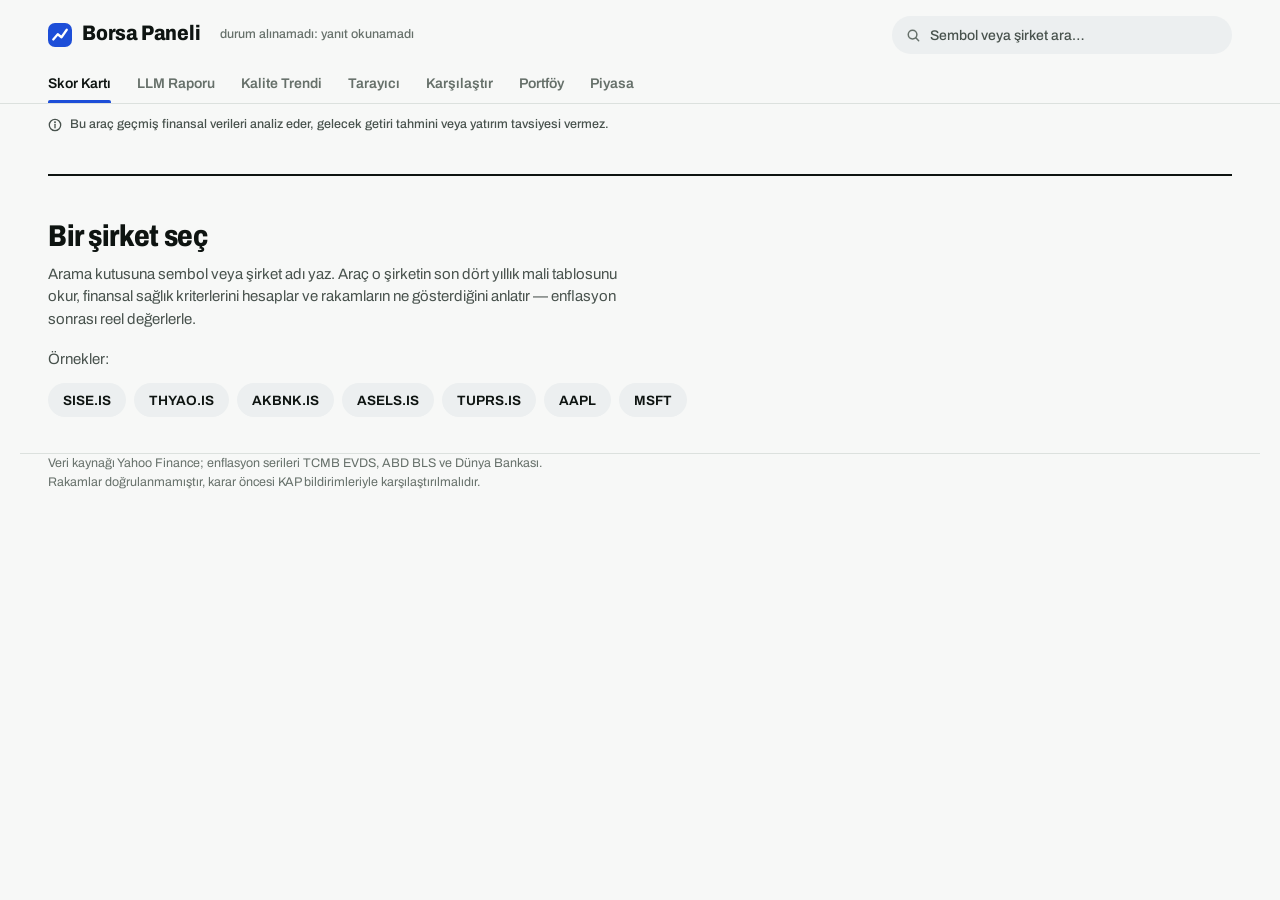
==== commit 113ad4d1: "Arayuz: tahlil sonucu tasarimi (tum ekranlar) Lacivert/indigo cam gorunum kaldirildi; tek acik zemin" ====
--- a/web/index.html
+++ b/web/index.html
@@ -3,24 +3,25 @@
 <head>
 <meta charset="utf-8">
 <meta name="viewport" content="width=device-width, initial-scale=1">
-<title>Borsa Paneli - FinTech Dashboard</title>
-<link rel="icon" href="data:image/svg+xml,%3Csvg xmlns='http://www.w3.org/2000/svg' viewBox='0 0 32 32'%3E%3Crect width='32' height='32' rx='7' fill='%236366f1'/%3E%3Cpath d='M7 22 L13 15 L18 19 L25 9' stroke='white' stroke-width='2.6' fill='none' stroke-linecap='round' stroke-linejoin='round'/%3E%3C/svg%3E">
-<link rel="stylesheet" href="style.css">
+<title>Borsa Paneli</title>
+<link rel="icon" href="data:image/svg+xml,%3Csvg xmlns='http://www.w3.org/2000/svg' viewBox='0 0 32 32'%3E%3Crect width='32' height='32' rx='7' fill='%231d4ed8'/%3E%3Cpath d='M7 22 L13 15 L18 19 L25 9' stroke='white' stroke-width='2.6' fill='none' stroke-linecap='round' stroke-linejoin='round'/%3E%3C/svg%3E">
+<link rel="preload" href="fonts/archivo-latin-wdth-normal.woff2" as="font" type="font/woff2" crossorigin>
+<link rel="stylesheet" href="style.css?v=10">
 </head>
 <body>
 
 <header>
   <div class="container topbar">
     <button class="brand" id="marka" type="button">
-      <span class="brand-icon">B</span>
+      <span class="brand-icon" aria-hidden="true"></span>
       <span>Borsa Paneli</span>
     </button>
     <span class="badge" id="tazelik">Yükleniyor...</span>
 
-    <span class="badge error" id="tarama-durumu" hidden>
+    <span class="badge" id="tarama-durumu" hidden>
       <span id="tarama-metin"></span>
       <span class="tarama-bar"><i id="tarama-bar-ic"></i></span>
-      <button type="button" class="btn-ghost" id="tarama-iptal" style="padding: 2px 8px; font-size: 10px; margin-left: 8px;" hidden>İptal</button>
+      <button type="button" class="btn-ghost" id="tarama-iptal" hidden>İptal</button>
     </span>
 
     <div class="search-box arama">
@@ -46,7 +47,7 @@
   Bu araç geçmiş finansal verileri analiz eder, gelecek getiri tahmini veya yatırım tavsiyesi vermez.
 </div>
 
-<main class="container" id="ekran" style="margin-top: 32px;">
+<main class="container" id="ekran">
   <div class="loading-state">Yükleniyor…</div>
 </main>
 
@@ -55,6 +56,9 @@
   Rakamlar doğrulanmamıştır, karar öncesi KAP bildirimleriyle karşılaştırılmalıdır.
 </footer>
 
-<script src="app.js"></script>
+<!-- Chart.js v4.5.1, MIT lisanslı, lokale indirilmiş (CDN yok, tam offline).
+     Kaynak: https://www.chartjs.org — proje tek harici JS bağımlılığı burada. -->
+<script src="vendor/chart.umd.min.js"></script>
+<script src="app.js?v=10"></script>
 </body>
 </html>
--- a/web/style.css
+++ b/web/style.css
@@ -1,773 +1,704 @@
-@import url('https://fonts.googleapis.com/css2?family=Inter:wght@400;500;600;700&family=Geist:wght@400;500;600;700&display=swap');
+/* Borsa Paneli — tahlil sonucu görünümü.
+ *
+ * Tek açık zemin, cetvel çizgileri, kart yok. Dört mürekkep: zemin, mürekkep,
+ * artış, düşüş; diğer her ton mürekkebin tonu. Yeşil/kırmızı yalnız işaretli
+ * değişimde veya aşılmış bir eşikte görünür, süs ya da marka rengi olarak asla.
+ * Yazılar yerel (web/fonts), internet gerekmez. */
+
+@font-face {
+  font-family: "Archivo";
+  src: url("fonts/archivo-latin-wdth-normal.woff2") format("woff2-variations");
+  font-weight: 100 900; font-stretch: 62% 125%; font-display: swap;
+  unicode-range: U+0000-00FF, U+0131, U+0152-0153, U+02BB-02BC, U+02C6, U+02DA, U+02DC, U+2000-206F, U+20AC, U+20BA, U+2122, U+2191, U+2193, U+2212, U+2215;
+}
+@font-face {
+  font-family: "Archivo";
+  src: url("fonts/archivo-latin-ext-wdth-normal.woff2") format("woff2-variations");
+  font-weight: 100 900; font-stretch: 62% 125%; font-display: swap;
+  unicode-range: U+0100-02AF, U+0304, U+0308, U+0329, U+1E00-1E9F, U+1EF2-1EFF, U+2020, U+20A0-20AB, U+20AD-20C0, U+2113, U+2C60-2C7F, U+A720-A7FF;
+}
+@font-face {
+  font-family: "JetBrains Mono";
+  src: url("fonts/jetbrains-mono-latin-wght-normal.woff2") format("woff2-variations");
+  font-weight: 100 800; font-display: swap;
+  unicode-range: U+0000-00FF, U+0131, U+2000-206F, U+2212;
+}
+@font-face {
+  font-family: "JetBrains Mono";
+  src: url("fonts/jetbrains-mono-latin-ext-wght-normal.woff2") format("woff2-variations");
+  font-weight: 100 800; font-display: swap;
+  unicode-range: U+0100-02AF, U+1E00-1EFF;
+}
 
 :root {
-  /* Colors */
-  --bg: #0b1326;
-  --bg-dim: #060e20;
-  
-  --surface: #0b1326;
-  --surface-bright: #31394d;
-  --surface-container: #171f33;
-  --surface-container-high: #222a3d;
-  
-  --text-main: #dae2fd;
-  --text-muted: #bbcabf;
-  
-  --primary: #10b981;
-  --primary-glow: rgba(16, 185, 129, 0.2);
-  --on-primary: #003824;
-  
-  --secondary: #6366f1;
-  --on-secondary: #ffffff;
-  
-  --tertiary: #f59e0b;
-  --error: #ef4444;
-  --error-bg: rgba(239, 68, 68, 0.1);
-  --success-bg: rgba(16, 185, 129, 0.1);
-  
-  --border: rgba(255, 255, 255, 0.08);
-  --border-hover: rgba(255, 255, 255, 0.15);
-  
-  /* Typography */
-  --font-ui: 'Inter', system-ui, sans-serif;
-  --font-data: 'Geist', monospace;
-  
-  /* Shadows & Glassmorphism */
-  --glass-bg: rgba(30, 41, 59, 0.7);
-  --glass-hover: rgba(30, 41, 59, 0.9);
-  --blur: blur(12px);
-  --blur-hover: blur(20px);
-  
-  --shadow-sm: 0 1px 2px rgba(0, 0, 0, 0.3);
-  --shadow-glow: 0 0 20px rgba(99, 102, 241, 0.15);
-  
-  /* Radii */
-  --radius-sm: 8px;
-  --radius-md: 12px;
-  --radius-lg: 16px;
-  --radius-full: 9999px;
-  
-  /* Spacing */
-  --stack-xs: 4px;
-  --stack-sm: 8px;
-  --stack-md: 16px;
-  --stack-lg: 32px;
-  --container: 1440px;
+  color-scheme: light;
+
+  /* Dört mürekkep */
+  --zemin: #f7f8f7;
+  --murekkep: #0e1411;
+  --pozitif: #087a42;
+  --negatif: #c62a22;
+
+  /* Mürekkebin tonları */
+  --murekkep-2: #48524d;
+  --murekkep-3: #66706a;
+  --cizgi: #dce1de;
+  --cizgi-hafif: #e8ecea;
+  --bant: #dfe5e1;
+  --iz: #edf0ee;
+  --dolgu: #eceff0;
+  --yuzey: #ffffff;              /* yalnız yüzen katmanlar: öneri listesi */
+  --pozitif-zemin: #e5f1ea;
+  --negatif-zemin: #f8e7e5;
+
+  /* Marka: deck'in kobaltı. Yapı ve etkileşim rengi; artış/düşüş anlamı taşımaz. */
+  --marka: #1d4ed8;
+  --marka-derin: #163da9;
+  --marka-zemin: #e9eefc;
+  --marka-bant: #d3ddf8;
+  /* Dikkat seviyesi (sarı bayrak) */
+  --dikkat: #a86200;
+  --dikkat-zemin: #fbefd9;
+
+  --yazi: "Archivo", "Helvetica Neue", Arial, sans-serif;
+  --kod: "JetBrains Mono", ui-monospace, Menlo, monospace;
+  --kolay: cubic-bezier(0.16, 1, 0.3, 1);
+  --genislik: 1240px;
 
   /* ── Köprü değişkenleri ──────────────────────────────────────────────
-   * app.js, yeniden adlandırılmamış çok sayıda yerde eski değişken/sınıf
-   * adlarını doğrudan kullanıyor (satır içi style="color:var(--kirmizi)"
-   * gibi). app.js'e dokunmadan bunları çözmenin yolu, eski adları yeni
-   * token'lara işaret eden takma adlar olarak burada tanımlamak. */
-  --kart: var(--surface-container);
-  --metin: var(--text-main);
-  --sonuk: var(--text-muted);
-  --cok-sonuk: var(--text-muted);
-  --cizgi: var(--border);
-  --cizgi-hafif: var(--border);
-  --zebra: rgba(255, 255, 255, 0.02);
-
-  --vurgu: var(--secondary);
-  --vurgu-soft: rgba(99, 102, 241, 0.12);
-  --yesil: var(--primary);
-  --yesil-soft: var(--success-bg);
-  --kirmizi: var(--error);
-  --kirmizi-soft: var(--error-bg);
-  --sari: var(--tertiary);
-  --sari-soft: rgba(245, 158, 11, 0.12);
-
-  --golge: var(--shadow-sm);
-  --golge-kucuk: var(--shadow-sm);
-  --yuvarlak: var(--radius-lg);
-  --yuvarlak-kucuk: var(--radius-sm);
-
-  --mono: var(--font-data);
-  --govde: var(--font-ui);
+   * app.js bazı yerlerde eski adları satır içi kullanıyor
+   * (style="color:var(--kirmizi)" gibi). Eski adlar yeni tokenlara bağlı. */
+  --kart: var(--zemin);
+  --metin: var(--murekkep);
+  --sonuk: var(--murekkep-2);
+  --cok-sonuk: var(--murekkep-3);
+  --zebra: rgb(14 20 17 / 0.025);
+  --vurgu: var(--marka);
+  --vurgu-soft: var(--marka-zemin);
+  --yesil: var(--pozitif);
+  --yesil-soft: var(--pozitif-zemin);
+  --kirmizi: var(--negatif);
+  --kirmizi-soft: var(--negatif-zemin);
+  --sari: var(--dikkat);
+  --sari-soft: var(--dikkat-zemin);
+  --mono: var(--kod);
+  --govde: var(--yazi);
+  --primary: var(--pozitif);
+  --error: var(--negatif);
+  --text-muted: var(--murekkep-2);
+  --text-main: var(--murekkep);
+  --border: var(--cizgi);
 }
 
 * { box-sizing: border-box; margin: 0; padding: 0; }
-
+[hidden] { display: none !important; }
+
+html { -webkit-text-size-adjust: 100%; }
 body {
-  background-color: var(--bg);
-  color: var(--text-main);
-  font-family: var(--font-ui);
-  line-height: 1.5;
+  background: var(--zemin);
+  color: var(--murekkep);
+  font: 400 15px/1.5 var(--yazi);
+  font-variant-numeric: tabular-nums;
   -webkit-font-smoothing: antialiased;
-  padding-bottom: 64px;
-}
-
-/* Utilities */
-.tabular-nums {
-  font-family: var(--font-data);
-  font-variant-numeric: tabular-nums;
-}
-
-.text-primary { color: var(--primary); }
-.text-error { color: var(--error); }
-.text-tertiary { color: var(--tertiary); }
-.text-muted { color: var(--text-muted); }
-
-/* Layout */
-.container {
-  max-width: var(--container);
-  margin: 0 auto;
-  padding: 0 24px;
-}
-
-/* Header */
+  padding-bottom: 56px;
+}
+
+::selection { background: var(--marka); color: #fff; }
+:focus-visible { outline: 2px solid var(--marka); outline-offset: 2px; border-radius: 3px; }
+::-webkit-scrollbar { width: 10px; height: 10px; }
+::-webkit-scrollbar-track { background: transparent; }
+::-webkit-scrollbar-thumb { background: var(--cizgi); border-radius: 10px; border: 3px solid var(--zemin); }
+a { color: inherit; text-underline-offset: 3px; }
+button, input, select { font: inherit; color: inherit; }
+
+.tabular-nums { font-variant-numeric: tabular-nums; }
+.text-primary, .yesil { color: var(--pozitif); }
+.text-error, .kirmizi { color: var(--negatif); }
+.text-tertiary { color: var(--murekkep-2); }
+.text-muted, .gri { color: var(--murekkep-2); }
+
+.container { max-width: var(--genislik); margin: 0 auto; padding: 0 28px; }
+
+/* İşaret glifi (▲▼): app.js SVG olarak çizer, renk değerden gelir */
+.gorunmez { position: absolute; width: 1px; height: 1px; overflow: hidden; clip-path: inset(50%); white-space: nowrap; }
+.isaret-svg { display: inline-block; width: 0.62em; height: 0.62em; vertical-align: 0.06em; margin-right: 0.18em; fill: currentColor; }
+
+/* ══════════════════════════════════════════════════════════ üst şerit */
+
 header {
-  position: sticky;
-  top: 0;
-  z-index: 40;
-  background: rgba(11, 19, 38, 0.85);
-  backdrop-filter: blur(16px);
-  border-bottom: 1px solid var(--border);
-  padding: var(--stack-md) 0;
+  position: sticky; top: 0; z-index: 40;
+  background: var(--zemin);
+  border-bottom: 1px solid var(--cizgi);
 }
 
 .topbar {
-  display: flex;
-  align-items: center;
-  justify-content: space-between;
-  gap: var(--stack-md);
-  margin-bottom: var(--stack-md);
+  display: flex; align-items: center; gap: 20px;
+  min-height: 60px; padding-top: 10px;
 }
 
 .brand {
-  display: flex;
-  align-items: center;
-  gap: 12px;
-  background: none;
-  border: none;
-  color: var(--text-main);
-  font-weight: 600;
-  font-size: 1.2rem;
-  cursor: pointer;
-}
-
+  display: flex; align-items: baseline; gap: 10px;
+  background: none; border: 0; cursor: pointer; padding: 0;
+  font: 800 21px/1 var(--yazi); font-stretch: 88%; letter-spacing: -0.01em;
+}
 .brand-icon {
-  width: 32px;
-  height: 32px;
-  background: var(--secondary);
-  color: var(--on-secondary);
-  border-radius: var(--radius-sm);
-  display: flex;
-  align-items: center;
-  justify-content: center;
-  font-weight: 700;
-}
-
-.search-box {
-  position: relative;
-  flex: 1;
-  max-width: 400px;
-}
-
+  display: inline-block; width: 24px; height: 24px; border-radius: 7px; align-self: center;
+  background: var(--marka) url("data:image/svg+xml,%3Csvg xmlns='http://www.w3.org/2000/svg' viewBox='0 0 32 32'%3E%3Cpath d='M7 22 L13 15 L18 19 L25 9' stroke='white' stroke-width='3' fill='none' stroke-linecap='round' stroke-linejoin='round'/%3E%3C/svg%3E") center / 100% no-repeat;
+}
+
+.badge {
+  display: inline-flex; align-items: center; gap: 8px; flex-wrap: wrap;
+  font: 500 12.5px/1.4 var(--yazi); color: var(--murekkep-3);
+}
+.badge .btn-ghost {
+  height: auto; border: 0; background: none; padding: 0; color: var(--murekkep);
+  font: 600 12.5px var(--yazi); text-decoration: underline; text-underline-offset: 3px; cursor: pointer;
+}
+.badge .btn-ghost:hover { background: none; }
+#tarama-durumu { color: var(--murekkep); font-weight: 600; }
+
+.search-box { position: relative; flex: 0 1 340px; margin-left: auto; }
 .search-input {
-  width: 100%;
-  background: transparent;
-  border: 1px solid var(--border);
-  border-radius: var(--radius-md);
-  padding: 10px 16px;
-  color: var(--text-main);
-  font-family: var(--font-ui);
-  transition: all 0.2s ease;
-}
-
-.search-input:focus {
-  outline: none;
-  border-color: var(--primary);
-  box-shadow: 0 0 10px var(--primary-glow);
-}
-
-/* Navigation Tabs */
+  width: 100%; height: 38px; padding: 0 16px 0 38px;
+  border: 0; border-radius: 999px; background-color: var(--dolgu);
+  font: 500 14px var(--yazi); color: var(--murekkep);
+  background-image: url("data:image/svg+xml,%3Csvg xmlns='http://www.w3.org/2000/svg' viewBox='0 0 16 16' fill='none' stroke='%2366706a' stroke-width='1.6' stroke-linecap='round'%3E%3Ccircle cx='7' cy='7' r='4.6'/%3E%3Cpath d='m10.5 10.5 3 3'/%3E%3C/svg%3E");
+  background-repeat: no-repeat; background-position: 14px center; background-size: 15px;
+  transition: box-shadow 0.15s;
+}
+.search-input::placeholder { color: var(--murekkep-2); }
+.search-input:focus { outline: none; box-shadow: inset 0 0 0 1.5px var(--marka); background-color: var(--yuzey); }
+.search-input::-webkit-search-cancel-button { display: none; }
+
 .tabs {
-  display: flex;
-  gap: var(--stack-md);
-  overflow-x: auto;
-  scrollbar-width: none;
-}
-
+  display: flex; gap: 26px; overflow-x: auto; scrollbar-width: none;
+  margin-top: 6px;
+}
+.tabs::-webkit-scrollbar { display: none; }
 .tabs button {
-  background: transparent;
-  border: none;
-  color: var(--text-muted);
-  font-family: var(--font-ui);
-  font-weight: 500;
-  font-size: 14px;
-  padding: 8px 16px;
-  border-radius: var(--radius-full);
-  cursor: pointer;
-  transition: all 0.2s ease;
-  white-space: nowrap;
-}
-
-.tabs button:hover {
-  color: var(--text-main);
-  background: rgba(255, 255, 255, 0.05);
-}
-
-.tabs button[aria-current="page"] {
-  background: var(--secondary);
-  color: var(--on-secondary);
-  box-shadow: var(--shadow-glow);
-}
-
-/* Glass Panels / Cards */
-.card {
-  background: var(--glass-bg);
-  backdrop-filter: var(--blur);
-  border: 1px solid var(--border);
-  border-radius: var(--radius-lg);
-  padding: var(--stack-lg);
-  transition: all 0.2s ease;
-  margin-bottom: var(--stack-md);
-}
-
-.card:hover {
-  background: var(--glass-hover);
-  backdrop-filter: var(--blur-hover);
-  border-color: var(--border-hover);
-}
-
-/* Buttons */
+  position: relative; flex-shrink: 0;
+  background: none; border: 0; cursor: pointer; white-space: nowrap;
+  padding: 10px 0 12px; font: 600 14px var(--yazi); color: var(--murekkep-3);
+}
+.tabs button:hover { color: var(--murekkep); }
+.tabs button[aria-current="page"] { color: var(--murekkep); }
+.tabs button[aria-current="page"]::after {
+  content: ""; position: absolute; left: 0; right: 0; bottom: 0; height: 3px; border-radius: 2px 2px 0 0; background: var(--marka);
+}
+
+/* Yasal uyarı: görünür ama bağırmıyor */
+.alert-banner {
+  max-width: var(--genislik); margin: 0 auto; padding: 12px 28px 0;
+  display: flex; align-items: center; gap: 8px;
+  font: 500 12.5px/1.4 var(--yazi); color: var(--murekkep-2);
+}
+.alert-banner::before {
+  content: ""; width: 14px; height: 14px; flex-shrink: 0;
+  background: url("data:image/svg+xml,%3Csvg xmlns='http://www.w3.org/2000/svg' viewBox='0 0 16 16' fill='none' stroke='%2348524d' stroke-width='1.5'%3E%3Ccircle cx='8' cy='8' r='6.5'/%3E%3Cpath d='M8 7.2v4' stroke-linecap='round'/%3E%3Ccircle cx='8' cy='4.9' r='.4' fill='%2348524d'/%3E%3C/svg%3E") no-repeat center / contain;
+}
+
+main.container { margin-top: 4px; }
+
+footer {
+  max-width: var(--genislik); margin: 56px auto 0; padding: 20px 28px 0;
+  border-top: 1px solid var(--cizgi);
+  font-size: 12.5px; color: var(--murekkep-3); text-align: left;
+}
+
+/* ══════════════════════════════════════════════════════════ düğmeler */
+
 .btn-primary {
-  background: var(--secondary);
-  color: var(--on-secondary);
-  border: none;
-  padding: 10px 20px;
-  border-radius: var(--radius-sm);
-  font-weight: 600;
-  cursor: pointer;
-  box-shadow: var(--shadow-glow);
-  transition: all 0.2s;
-}
-
-.btn-primary:hover {
-  filter: brightness(1.1);
-}
+  display: inline-flex; align-items: center; gap: 8px;
+  height: 38px; padding: 0 18px; border: 0; border-radius: 999px; cursor: pointer;
+  background: var(--marka); color: #fff; font: 600 14px var(--yazi);
+  transition: background 0.15s;
+}
+.btn-primary:hover { background: var(--marka-derin); }
+.btn-primary:disabled { opacity: 0.45; cursor: default; }
+.btn-primary.ikincil { background: none; color: var(--marka); height: auto; padding: 0; border-radius: 0; }
+.btn-primary.ikincil:hover { background: none; text-decoration: underline; text-underline-offset: 3px; }
+.btn-primary.silik { background: none; color: var(--murekkep-2); box-shadow: inset 0 0 0 1px var(--cizgi); }
+.btn-primary.silik:hover { color: var(--negatif); box-shadow: inset 0 0 0 1px var(--negatif); background: none; }
 
 .btn-ghost {
-  background: transparent;
-  color: var(--text-main);
-  border: 1px solid var(--border);
-  padding: 10px 20px;
-  border-radius: var(--radius-sm);
-  cursor: pointer;
-  transition: all 0.2s;
-}
-
-.btn-ghost:hover {
-  border-color: var(--border-hover);
-  background: rgba(255, 255, 255, 0.05);
-}
-
-/* Tables */
-.data-table {
-  width: 100%;
-  border-collapse: collapse;
-}
-
-.data-table th, .data-table td {
-  padding: 12px 16px;
-  text-align: left;
-  border-bottom: 1px solid var(--border);
-}
-
-.data-table th {
-  color: var(--text-muted);
-  font-weight: 500;
-  font-size: 13px;
-  text-transform: uppercase;
-  letter-spacing: 0.05em;
-}
-
-.data-table tbody tr:hover {
-  background: rgba(255, 255, 255, 0.02);
-}
-
-/* Status Badges */
-.badge {
-  display: inline-flex;
-  align-items: center;
-  padding: 4px 10px;
-  border-radius: var(--radius-full);
-  font-size: 12px;
-  font-weight: 600;
-  text-transform: uppercase;
-}
-
-.badge.success {
-  background: var(--success-bg);
-  color: var(--primary);
-}
-
-.badge.error {
-  background: var(--error-bg);
-  color: var(--error);
-}
-
-/* Alert Banner */
-.alert-banner {
-  background: rgba(245, 158, 11, 0.1);
-  color: var(--tertiary);
-  text-align: center;
-  padding: 12px;
-  font-size: 13px;
-  font-weight: 500;
-}
-
-/* Footer */
-footer {
-  text-align: center;
-  color: var(--text-muted);
-  font-size: 13px;
-  padding: var(--stack-lg) 0;
-  border-top: 1px solid var(--border);
-  margin-top: var(--stack-lg);
-}
-
-/* Loaders and States */
-.loading-state {
-  text-align: center;
-  padding: 60px 0;
-  color: var(--text-muted);
-  font-style: italic;
-}
-
-/* Search Dropdown */
+  display: inline-flex; align-items: center; height: 34px; padding: 0 14px;
+  border: 0; border-radius: 999px; background: var(--dolgu); color: var(--murekkep);
+  font: 600 13px var(--yazi); cursor: pointer;
+}
+.btn-ghost:hover { background: var(--bant); }
+
+.metin-baglanti {
+  display: inline-flex; align-items: center; gap: 6px;
+  font: 600 13.5px var(--yazi); color: var(--marka); text-decoration: none;
+}
+.metin-baglanti:hover { text-decoration: underline; text-underline-offset: 3px; }
+.metin-baglanti svg { width: 12px; height: 12px; }
+
+/* ══════════════════════════════════════════════════════════ arama listesi */
+
 .search-dropdown {
-  position: absolute;
-  top: 100%;
-  left: 0;
-  right: 0;
-  background: var(--surface-container-high);
-  border: 1px solid var(--border);
-  border-radius: var(--radius-md);
-  margin-top: 8px;
-  box-shadow: var(--shadow-sm);
-  z-index: 50;
-  max-height: 300px;
-  overflow-y: auto;
-}
-
-.search-item {
-  padding: 10px 16px;
-  cursor: pointer;
-  border-bottom: 1px solid var(--border);
-}
-.search-item:last-child { border-bottom: none; }
-.search-item:hover { background: rgba(255,255,255,0.05); }
-
-/* Dashboard Grids */
-.dashboard-grid {
-  display: grid;
-  grid-template-columns: repeat(auto-fit, minmax(300px, 1fr));
-  gap: var(--stack-md);
-}
-
-/* Metrics */
-.metric-value {
-  font-size: 32px;
-  font-weight: 700;
-  font-family: var(--font-data);
-  letter-spacing: -0.02em;
-}
-
-.metric-label {
-  font-size: 14px;
-  color: var(--text-muted);
-  font-weight: 500;
-  margin-bottom: 8px;
-}
-
-/* ════════════════════════════════════════════════════════════════════
- * Aşağıdaki bölümler app.js'in ürettiği ama bu dosyada karşılığı
- * olmayan sınıflar için. app.js'e dokunulmadı; yalnızca yukarıdaki köprü
- * değişkenleri ve buradaki kurallar eklendi.
- * ════════════════════════════════════════════════════════════════════ */
-
-/* Buton kip değişkenleri (.btn-primary tabanını yumuşatır) */
-.btn-primary.ikincil {
-  background: transparent;
-  color: var(--secondary);
-  box-shadow: none;
-}
-.btn-primary.ikincil:hover { background: var(--vurgu-soft); filter: none; }
-
-.btn-primary.silik {
-  background: transparent;
-  color: var(--text-muted);
-  border: 1px solid var(--border);
-  box-shadow: none;
-}
-.btn-primary.silik:hover { color: var(--error); border-color: var(--error); background: var(--error-bg); }
-
-/* Renk yardımcı sınıfları (eski adlarla, köprü değişkenlerinden) */
-.kirmizi { color: var(--kirmizi); }
-.yesil { color: var(--yesil); }
-.gri { color: var(--sonuk); }
-
-/* ── Arama açılır kutusu içi ───────────────────────────────────────── */
+  position: absolute; top: calc(100% + 8px); left: 0; right: 0; z-index: 50;
+  background: var(--yuzey); border-radius: 14px; overflow: hidden auto; max-height: 320px;
+  box-shadow: 0 12px 32px -8px rgb(14 20 17 / 0.22), 0 0 0 1px rgb(14 20 17 / 0.06);
+}
 .search-dropdown:empty { display: none; }
-
 .search-dropdown button {
-  display: block; width: 100%; text-align: left;
-  border: none; background: transparent; color: inherit;
-  font: 14px var(--font-ui); padding: 10px 16px;
-  border-bottom: 1px solid var(--border); cursor: pointer;
-}
-.search-dropdown button:last-child { border-bottom: none; }
-.search-dropdown button:hover:not([disabled]),
-.search-dropdown button:focus { background: rgba(255, 255, 255, 0.05); }
-.search-dropdown button[disabled] { color: var(--text-muted); cursor: default; }
-.search-dropdown b { font-family: var(--font-data); font-size: 13.5px; }
-.search-dropdown span { display: block; font-size: 12px; color: var(--text-muted); margin-top: 1px; }
-
-/* ── Tarama ilerleme çubuğu ────────────────────────────────────────── */
-.tarama-bar {
-  width: 72px; height: 6px; border-radius: 3px; background: var(--border);
-  overflow: hidden; display: inline-block;
-}
-.tarama-bar i { display: block; height: 100%; width: 0%; background: var(--secondary); transition: width 0.4s; }
-
-/* ── Şirket başlığı ────────────────────────────────────────────────── */
+  display: block; width: 100%; text-align: left; border: 0; background: none; cursor: pointer;
+  padding: 10px 16px; border-bottom: 1px solid var(--cizgi-hafif); font: 14px var(--yazi);
+}
+.search-dropdown button:last-child { border-bottom: 0; }
+.search-dropdown button:hover:not([disabled]), .search-dropdown button:focus { background: var(--iz); outline: none; }
+.search-dropdown button[disabled] { color: var(--murekkep-3); cursor: default; }
+.search-dropdown b { font: 700 14px var(--yazi); }
+.search-dropdown span { display: block; font-size: 12.5px; color: var(--murekkep-3); margin-top: 1px; }
+
+.tarama-bar { width: 72px; height: 4px; border-radius: 2px; background: var(--bant); overflow: hidden; display: inline-block; }
+.tarama-bar i { display: block; height: 100%; width: 0; background: var(--marka); }
+
+/* ══════════════════════════════════════════════════════════ bölümler */
+
+section { margin-top: 40px; }
+
+/* Panel kart değil: üstte kalın cetvel, başlık, içerik */
+.panel { border-top: 2px solid var(--murekkep); }
+.panel + .panel { margin-top: 32px; }
+.panel-bas {
+  display: flex; align-items: baseline; gap: 12px; flex-wrap: wrap;
+  padding: 12px 0 10px; font: 750 17px/1.25 var(--yazi); letter-spacing: -0.005em;
+}
+.panel-bas small { margin-left: auto; font: 500 12.5px var(--yazi); color: var(--murekkep-3); letter-spacing: 0; }
+.panel-ic { padding: 6px 0 4px; }
+.panel-ic + .panel-ic { border-top: 1px solid var(--cizgi); margin-top: 10px; padding-top: 14px; }
+.panel-dip { padding: 12px 0 0; margin-top: 10px; border-top: 1px solid var(--cizgi-hafif); }
+
+.iki { display: grid; grid-template-columns: 1fr 1fr; gap: 48px; }
+.iki > .panel + .panel { margin-top: 0; }
+@media (max-width: 900px) { .iki { grid-template-columns: 1fr; gap: 40px; } }
+
+.not { font-size: 13px; color: var(--murekkep-2); line-height: 1.55; max-width: 92ch; }
+.kaynak { font: 400 11px/1.4 var(--kod); color: var(--murekkep-3); margin-top: 5px; letter-spacing: -0.01em; }
+
+/* Eski kart sınıfları (diğer ekranlar): kart değil, çizgili yüzey */
+.card { border-top: 1px solid var(--cizgi); padding: 18px 0; }
+.serit {
+  display: grid; grid-template-columns: repeat(auto-fit, minmax(170px, 1fr));
+  border-top: 1px solid var(--cizgi); border-bottom: 1px solid var(--cizgi);
+}
+.serit-kart { padding: 14px 18px 14px 0; }
+.serit-kart + .serit-kart { padding-left: 18px; border-left: 1px solid var(--cizgi-hafif); }
+.serit-etiket { font: 600 12.5px var(--yazi); color: var(--murekkep-2); }
+.serit-deger { font: 800 28px/1.1 var(--yazi); font-stretch: 82%; margin-top: 6px; letter-spacing: -0.01em; }
+.serit-deger.buyuk { font-size: 34px; }
+.serit-alt { font-size: 12.5px; color: var(--murekkep-2); margin-top: 4px; }
+.serit-kaynak { font-size: 11.5px; color: var(--murekkep-3); margin-top: 3px; }
+.panel-ic .serit { border-bottom: 0; }
+/* Tarayıcı sonuç grupları: eşleşen yeşil, kısmi amber, uygulanamaz gri */
+.sonuc-grup .serit-kart { border-top: 3px solid var(--iz); padding-top: 12px; }
+.sonuc-grup .g-eslesen { border-top-color: var(--pozitif); }
+.sonuc-grup .g-eslesen .serit-deger { color: var(--pozitif); }
+.sonuc-grup .g-kismi { border-top-color: var(--dikkat); }
+.sonuc-grup .g-kismi .serit-deger { color: var(--dikkat); }
+.sonuc-grup .g-na .serit-deger { color: var(--murekkep-3); }
+.sonuc-grup { border-top: 0; }
+
+/* ══════════════════════════════════════════════════════════ şirket satırı */
+
 .sirket {
-  display: flex; align-items: flex-start; gap: 15px; flex-wrap: wrap;
-  background: var(--kart); border: 1px solid var(--border);
-  border-radius: var(--radius-lg); padding: 18px 20px; margin-top: 18px;
-}
-
-.sirket-ikon {
-  width: 46px; height: 46px; border-radius: 13px; flex-shrink: 0;
-  background: linear-gradient(135deg, var(--secondary), #7c5cfc);
-  color: #fff; display: grid; place-items: center; font: 800 16px var(--font-ui);
-}
-
-.sirket-kod { font-size: 21px; font-weight: 700; letter-spacing: -0.3px; }
+  display: grid; grid-template-columns: minmax(0, 1fr) auto; gap: 8px 32px; align-items: end;
+  padding-top: 20px;
+}
+.sirket-ikon { display: none; }
+.sirket-kod {
+  display: flex; align-items: center; gap: 8px;
+  font: 850 46px/0.95 var(--yazi); font-stretch: 78%; letter-spacing: -0.012em;
+}
+.sirket-ad { font: 500 15px/1.4 var(--yazi); color: var(--murekkep-2); margin-top: 8px; }
+.sirket-kunye { margin-top: 3px; font-size: 13px; color: var(--murekkep-3); }
+.sirket-kunye .uyari-metin { color: var(--murekkep); font-weight: 600; }
+.sirket-kunye span + span::before { content: "·"; margin: 0 7px; color: var(--murekkep-3); }
+
+.sirket-fiyat { text-align: right; }
+.sirket-fiyat b { display: block; font: 850 46px/0.95 var(--yazi); font-stretch: 78%; letter-spacing: -0.012em; }
+.sirket-fiyat b small { font-size: 0.42em; font-weight: 700; font-stretch: 90%; margin-left: 4px; color: var(--murekkep-2); display: inline; }
+.sirket-fiyat > small { display: block; font-size: 12.5px; color: var(--murekkep-3); margin-top: 9px; }
+
+.sirket-alt { display: flex; gap: 8px 24px; align-items: baseline; flex-wrap: wrap; margin-top: 10px; }
+.sirket-not { font-size: 13px; color: var(--murekkep-2); max-width: 78ch; }
+.sirket-not b { color: var(--murekkep); }
 
 .izleme-yildiz {
-  border: none; background: none; cursor: pointer; font-size: 18px; line-height: 1;
-  color: var(--text-muted); vertical-align: middle; padding: 0 2px;
-}
-.izleme-yildiz.aktif { color: var(--tertiary); }
-.izleme-yildiz:hover { color: var(--tertiary); }
-.sirket-ad { color: var(--text-muted); font-size: 13.5px; margin-top: 1px; }
-
-.rozetler { display: flex; gap: 6px; margin-top: 11px; flex-wrap: wrap; }
-
-.rozet {
-  font-size: 12px; font-weight: 600; padding: 4px 10px; border-radius: 999px;
-  background: rgba(255, 255, 255, 0.06); color: var(--text-muted);
-}
-
-.rozet-uyari { background: var(--sari-soft); color: var(--tertiary); }
-.rozet-vurgu { background: var(--vurgu-soft); color: var(--secondary); }
-
-.sirket-fiyat { margin-left: auto; text-align: right; }
-.sirket-fiyat b { font-size: 27px; font-weight: 700; letter-spacing: -0.7px; font-variant-numeric: tabular-nums; }
-.sirket-fiyat small { display: block; font-size: 12.5px; color: var(--text-muted); margin-top: 2px; }
-
-/* ── İstatistik şeridi ─────────────────────────────────────────────── */
-.serit {
-  display: grid; grid-template-columns: repeat(auto-fit, minmax(168px, 1fr));
-  gap: 12px; margin-top: 14px;
-}
-
-.serit-kart {
-  background: var(--kart); border: 1px solid var(--border);
-  border-radius: var(--radius-lg); padding: 14px 16px;
-}
-
-.serit-etiket { font-size: 12px; color: var(--text-muted); font-weight: 600; }
-
-.serit-deger {
-  font-size: 26px; font-weight: 700; letter-spacing: -0.8px; margin-top: 3px;
-  font-variant-numeric: tabular-nums; line-height: 1.15;
-}
-
-.serit-deger.buyuk { font-size: 31px; letter-spacing: -1.1px; }
-.serit-alt { font-size: 12px; color: var(--text-muted); margin-top: 3px; }
-.serit-kaynak { font-size: 11px; color: var(--text-muted); margin-top: 5px; }
-
-/* ── Paneller ──────────────────────────────────────────────────────── */
-section { margin-top: 22px; }
-
-.panel {
-  background: var(--kart); border: 1px solid var(--border);
-  border-radius: var(--radius-lg); overflow: hidden;
-}
-
-.panel + .panel { margin-top: 14px; }
-
-.panel-bas {
-  display: flex; align-items: center; gap: 12px; flex-wrap: wrap;
-  padding: 14px 18px; border-bottom: 1px solid var(--border);
-  font-weight: 700; font-size: 14.5px;
-}
-
-.panel-bas small { margin-left: auto; font: 500 12px var(--font-ui); color: var(--text-muted); }
-.panel-ic { padding: 16px 18px; }
-.panel-ic + .panel-ic { border-top: 1px solid var(--border); }
-.panel-dip { padding: 12px 18px; border-top: 1px solid var(--border); background: var(--zebra); }
-
-.iki { display: grid; grid-template-columns: 1fr 1fr; gap: 14px; }
-@media (max-width: 860px) { .iki { grid-template-columns: 1fr; } }
-
-/* ── Terim balonları ───────────────────────────────────────────────── */
-body.sozluk-hazir .terim {
-  text-decoration: underline dotted var(--text-muted);
-  text-underline-offset: 3px;
-  cursor: help;
-}
-
-#terim-balon {
-  position: fixed;
-  z-index: 80;
-  max-width: 300px;
-  background: var(--kart);
-  border: 1px solid var(--border);
-  border-radius: var(--radius-sm);
-  box-shadow: var(--shadow-sm);
-  padding: 10px 12px;
-  font-size: 13px;
-  line-height: 1.5;
-}
-#terim-balon b { display: block; margin-bottom: 3px; }
-
-.kosul-terim .terim {
-  display: inline-flex; align-items: center; justify-content: center;
-  width: 18px; height: 18px; border-radius: 50%; border: 1px solid var(--border);
-  color: var(--text-muted); font-size: 11px; text-decoration: none;
-}
-
-/* ── Karşılaştır ───────────────────────────────────────────────────── */
-.kars-grid { display: grid; grid-template-columns: repeat(auto-fit, minmax(220px, 1fr)); gap: 14px; }
-
-.kars-kart {
-  background: var(--kart); border: 1px solid var(--border); border-radius: var(--radius-lg);
-  padding: 16px 18px; position: relative;
-}
-
-.kars-kaldir {
-  position: absolute; top: 10px; right: 10px; width: 22px; height: 22px;
-  border-radius: 50%; border: 1px solid var(--border); background: var(--zebra);
-  color: var(--text-muted); font-size: 13px; line-height: 1; cursor: pointer;
-  display: flex; align-items: center; justify-content: center;
-}
-.kars-kaldir:hover { color: var(--error); border-color: var(--error); background: var(--error-bg); }
-
-.kars-ekle {
-  border: 1.5px dashed var(--border); border-radius: var(--radius-lg); min-height: 96px;
-  display: flex; align-items: center; justify-content: center; text-align: center;
-  color: var(--text-muted); font-size: 13px; padding: 16px;
-}
+  display: inline-grid; place-items: center; width: 30px; height: 30px; border-radius: 50%;
+  border: 0; background: none; cursor: pointer; color: var(--murekkep-3); padding: 0;
+}
+.izleme-yildiz svg { width: 20px; height: 20px; fill: none; stroke: currentColor; stroke-width: 1.6; stroke-linejoin: round; }
+.izleme-yildiz:hover { background: var(--dolgu); color: var(--murekkep); }
+.izleme-yildiz.aktif { color: var(--dikkat); }
+.izleme-yildiz.aktif svg { fill: currentColor; }
+
+/* Eski rozetler (diğer ekranlar) */
+.rozetler { display: flex; gap: 6px; flex-wrap: wrap; margin-top: 10px; }
+.rozet { font: 600 12px var(--yazi); padding: 3px 10px; border-radius: 999px; background: var(--dolgu); color: var(--murekkep-2); }
+.rozet-uyari { background: var(--murekkep); color: var(--zemin); }
+.rozet-vurgu { background: var(--dolgu); color: var(--murekkep); }
+
+/* ══════════════════════════════════════════════════════════ reel büyüme + uyarılar */
+
+.tahlil-ust {
+  display: grid; grid-template-columns: minmax(0, 6fr) minmax(0, 6fr); gap: 40px;
+  margin-top: 22px; padding-top: 18px; border-top: 2px solid var(--murekkep);
+}
+
+/* Kahraman alanı yönün rengini alır: düşüşte kırmızıya, artışta yeşile çalar. */
+.reel-alan {
+  --yon: var(--murekkep); --yon-zemin: var(--dolgu);
+  display: grid; grid-template-columns: auto minmax(160px, 1fr); column-gap: 24px; align-items: end;
+  padding: 18px 22px 16px; border-radius: 16px; background: var(--yon-zemin);
+}
+.reel-alan[data-yon="dusus"] { --yon: var(--negatif); --yon-zemin: var(--negatif-zemin); }
+.reel-alan[data-yon="artis"] { --yon: var(--pozitif); --yon-zemin: var(--pozitif-zemin); }
+.reel-alan > .reel-etiket, .reel-alan > .reel-ayrisma, .reel-alan > .reel-kaynak, .reel-alan > .reel-yok { grid-column: 1 / -1; }
+
+.reel-cubuklar { display: grid; grid-auto-flow: column; grid-auto-columns: minmax(0, 1fr); gap: 8px; align-items: end; height: 112px; }
+.reel-cubuklar div { display: grid; grid-template-rows: 1fr auto; height: 100%; gap: 4px; }
+.reel-cubuklar i { align-self: end; display: block; border-radius: 4px 4px 1px 1px; background: var(--yon); opacity: 0.28; height: var(--h); }
+.reel-cubuklar div:last-child i { opacity: 1; }
+.reel-cubuklar span { font: 600 11px/1 var(--yazi); color: var(--murekkep-2); text-align: center; }
+.reel-cubuk-bas { grid-column: 2; font: 600 11.5px var(--yazi); color: var(--murekkep-2); margin-bottom: 6px; align-self: end; }
+.reel-cubuk-bas b { color: var(--murekkep); }
+.reel-grafik { display: grid; min-width: 0; }
+@media (max-width: 900px) { .tahlil-ust { grid-template-columns: 1fr; gap: 32px; } }
+
+.reel-etiket { font: 650 14px var(--yazi); color: var(--murekkep-2); }
+.reel-deger {
+  display: block; margin-top: 8px; white-space: nowrap;
+  font: 850 84px/0.88 var(--yazi); font-stretch: 72%; letter-spacing: -0.02em;
+}
+.reel-deger .isaret-svg { width: 0.4em; height: 0.4em; vertical-align: 0.14em; margin-right: 0.06em; }
+.reel-deger.orta { font-size: 46px; margin-top: 6px; }
+.reel-ayrisma {
+  display: flex; flex-wrap: wrap; gap: 4px 18px; margin-top: 14px;
+  font: 500 14px var(--yazi); color: var(--murekkep-2);
+}
+.reel-ayrisma b { color: var(--murekkep); font-weight: 700; }
+.reel-kaynak { font-size: 12px; color: var(--murekkep-3); margin-top: 5px; }
+.reel-ikincil { margin-top: 18px; padding-top: 14px; border-top: 1px solid var(--cizgi); }
+.reel-yok { font-size: 13px; color: var(--murekkep-2); margin-top: 6px; }
+
+.bayrak-bas { display: flex; align-items: baseline; gap: 12px; font: 750 17px var(--yazi); }
+.bayrak-bas small { margin-left: auto; font: 500 12.5px var(--yazi); color: var(--murekkep-3); }
+
+.bayrak {
+  display: grid; grid-template-columns: 72px minmax(0, 1fr); gap: 4px 18px;
+  padding: 11px 0; border-top: 1px solid var(--cizgi);
+}
+.bayrak-bas + .bayrak, .bayrak-bas + .bayrak-yok { margin-top: 10px; }
+.siddet { display: grid; gap: 7px; padding-top: 5px; align-content: start; }
+.siddet i { display: block; height: 6px; border-radius: 3px; background: var(--iz); position: relative; overflow: hidden; }
+.siddet i::after { content: ""; position: absolute; inset: 0 auto 0 0; border-radius: 3px; background: var(--murekkep); }
+.siddet.s-kirmizi i::after { width: 100%; background: var(--negatif); }
+.siddet.s-sari i::after { width: 55%; background: var(--dikkat); }
+.siddet.s-bilgi i::after { width: 18%; background: var(--marka); }
+.siddet span { font: 700 10.5px/1 var(--yazi); letter-spacing: 0.06em; text-transform: uppercase; color: var(--murekkep-2); }
+.siddet.s-kirmizi span { color: var(--negatif); }
+.siddet.s-sari span { color: var(--dikkat); }
+.siddet.s-bilgi span { color: var(--marka); }
+.bayrak-baslik { font: 650 15px/1.35 var(--yazi); }
+/* İlk görünümde açıklama tek satır; tamamı 'Tamamı ve kaynak' altında. */
+.bayrak-ozet { font-size: 13.5px; line-height: 1.5; color: var(--murekkep-2); margin-top: 2px; max-width: 76ch; display: -webkit-box; -webkit-box-orient: vertical; -webkit-line-clamp: 1; line-clamp: 1; overflow: hidden; }
+.bayrak details[open] + .bayrak-ozet, .bayrak:has(details[open]) .bayrak-ozet { display: none; }
+.bayrak-tam { font-size: 13.5px; line-height: 1.55; color: var(--murekkep-2); margin: 6px 0 4px; max-width: 76ch; }
+.bayrak details { margin-top: 2px; }
+.bayrak details summary { font: 500 12px var(--yazi); color: var(--murekkep-3); }
+.bayrak-yok { padding: 16px 0; border-top: 1px solid var(--cizgi); font-size: 14px; color: var(--murekkep-2); }
+.bayrak-alt { display: flex; flex-wrap: wrap; gap: 0 22px; align-items: start; padding-top: 8px; border-top: 1px solid var(--cizgi-hafif); }
+.bayrak-alt details { margin-top: 0; }
+.bayrak-alt summary { font: 500 12.5px var(--yazi); color: var(--murekkep-3); }
+.bayrak-lejant { font-size: 12.5px; color: var(--murekkep-2); line-height: 1.5; margin-top: 6px; max-width: 70ch; }
+
+/* ══════════════════════════════════════════════════════════ değerleme satırı */
+
+.degerleme {
+  display: grid; grid-template-columns: repeat(var(--n, 4), minmax(0, 1fr));
+  margin-top: 28px; border-top: 1px solid var(--cizgi); border-bottom: 1px solid var(--cizgi);
+}
+.degerleme > div { padding: 12px 20px 12px 0; }
+.degerleme > div + div { padding-left: 20px; border-left: 1px solid var(--cizgi-hafif); }
+.degerleme dt { font: 600 13px var(--yazi); color: var(--murekkep-2); }
+.degerleme dd { font: 800 34px/1.05 var(--yazi); font-stretch: 80%; margin-top: 6px; letter-spacing: -0.01em; }
+.degerleme dd small { font-size: 0.5em; font-weight: 600; color: var(--murekkep-3); }
+.degerleme dd.bos { color: var(--murekkep-3); }
+.degerleme .alt { font-size: 12.5px; color: var(--murekkep-3); margin-top: 4px; }
+@media (max-width: 760px) {
+  .degerleme { grid-template-columns: 1fr 1fr; }
+  .degerleme > div:nth-child(odd) { padding-left: 0; border-left: 0; }
+  .degerleme > div:nth-child(n + 3) { border-top: 1px solid var(--cizgi-hafif); }
+}
+
+/* ══════════════════════════════════════════════════════════ tahlil tablosu */
+
+.tahlil { width: 100%; border-collapse: collapse; font-size: 14px; }
+.tahlil th {
+  padding: 8px 14px 8px 0; text-align: right; white-space: nowrap;
+  font: 600 12px var(--yazi); color: var(--murekkep-3); border-bottom: 1px solid var(--cizgi);
+  vertical-align: bottom;
+}
+.tahlil td { padding: 11px 14px 11px 0; text-align: right; border-bottom: 1px solid var(--cizgi-hafif); vertical-align: middle; }
+.tahlil th:first-child, .tahlil td:first-child { text-align: left; }
+.tahlil th.aralik-bas, .tahlil td.aralik-hucre { text-align: left; width: 34%; min-width: 220px; }
+.tahlil tbody tr:hover td { background: rgb(14 20 17 / 0.028); }
+.tahlil .metrik-ad { font-weight: 600; }
+.tahlil .deger { font: 750 17px var(--yazi); font-stretch: 88%; }
+.tahlil .medyan { color: var(--murekkep-2); }
+.tahlil .konum { font: 600 12.5px var(--yazi); color: var(--murekkep-3); white-space: nowrap; text-align: left; }
+.tahlil .konum.disarida { color: var(--marka-derin); }
+.tahlil .trend { font-size: 13px; color: var(--murekkep-2); white-space: nowrap; }
+.tahlil .tanimsiz td { color: var(--murekkep-3); }
+
+/* Referans aralığı: eksen sektör içi yüzdelik (0–100). Koyu bant sektörün orta
+ * yarısı (25–75), çentik medyan (50), nokta şirket. */
+.aralik { position: relative; height: 22px; container-type: inline-size; }
+.aralik::before { content: ""; position: absolute; left: 0; right: 0; top: 10px; height: 2px; border-radius: 1px; background: var(--iz); }
+.aralik .bant { position: absolute; left: 25%; width: 50%; top: 6px; height: 10px; border-radius: 3px; background: var(--marka-bant); transition: background 0.2s; }
+.aralik .medyan-cizgi { position: absolute; left: 50%; top: 3px; width: 2px; height: 16px; margin-left: -1px; background: var(--marka-derin); }
+.aralik .sirket-nokta {
+  position: absolute; top: 5px; width: 12px; height: 12px; margin-left: -6px; border-radius: 50%;
+  background: var(--marka); box-shadow: 0 0 0 2.5px var(--zemin);
+  left: var(--konum, 50%);
+  transition: translate 0.8s var(--kolay);
+}
+/* Başlangıçta nokta medyanda durur, sonra kendi yerine kayar (yalnız translate). */
+.aralik.baslangic .sirket-nokta { translate: calc((50 - var(--k, 50)) * 1cqw) 0; transition: none; }
+.tahlil tbody tr:hover .aralik .bant { background: #bccdf4; }
+.aralik-olcek { position: relative; height: 13px; margin-top: 2px; font: 500 10.5px/1 var(--yazi); color: var(--murekkep-3); }
+.aralik-olcek span { position: absolute; transform: translateX(-50%); }
+.aralik-olcek span:first-child { transform: none; }
+.aralik-olcek span:last-child { transform: translateX(-100%); }
+
+.tahlil-lejant { display: flex; flex-wrap: wrap; gap: 8px 22px; margin-top: 14px; font-size: 12.5px; color: var(--murekkep-2); }
+.tahlil-lejant span { display: inline-flex; align-items: center; gap: 8px; }
+.tahlil-lejant .ornek-bant { width: 26px; height: 10px; border-radius: 3px; background: var(--marka-bant); }
+.tahlil-lejant .ornek-medyan { width: 2px; height: 14px; background: var(--marka-derin); }
+.tahlil-lejant .ornek-nokta { width: 11px; height: 11px; border-radius: 50%; background: var(--marka); }
+
+@media (max-width: 760px) {
+  .tahlil .gizle-dar { display: none; }
+  .tahlil th.aralik-bas, .tahlil td.aralik-hucre { min-width: 120px; width: 46%; }
+  .tahlil td.deger { font-size: 15.5px; }
+}
+
+/* ══════════════════════════════════════════════════════════ F-Skoru */
+
+.fskor-ozet { display: flex; align-items: baseline; gap: 10px; margin: 2px 0 12px; }
+.fskor-ozet b { font: 850 58px/0.9 var(--yazi); font-stretch: 74%; }
+.fskor-ozet span { font: 600 15px var(--yazi); color: var(--murekkep-2); }
+.fskor-adimlar { display: flex; gap: 4px; margin-bottom: 12px; }
+.fskor-adimlar i { flex: 1; height: 6px; border-radius: 2px; background: var(--iz); }
+.fskor-adimlar i.gecti { background: var(--pozitif); }
+.fskor-adimlar i.kaldi { background: var(--negatif); opacity: 0.85; }
+
+.kriter-liste { list-style: none; counter-reset: kriter; }
+.kriter {
+  display: grid; grid-template-columns: 18px 18px minmax(0, 1fr) auto; gap: 10px; align-items: baseline;
+  padding: 9px 0; border-top: 1px solid var(--cizgi-hafif); font-size: 14px;
+}
+.kriter::before { counter-increment: kriter; content: counter(kriter); font: 600 12px var(--yazi); color: var(--murekkep-3); text-align: right; }
+.isaret { display: inline-grid; place-items: center; width: 18px; height: 18px; vertical-align: middle; }
+.kriter .isaret { align-self: center; }
+.isaret svg, .kriter-rozet svg, .kars-kaldir svg, .ornek-yildiz svg { width: 15px; height: 15px; fill: none; stroke: currentColor; stroke-width: 2; stroke-linecap: round; stroke-linejoin: round; }
+.kriter-hucre { text-align: center; }
+.ikon-lejant { display: flex; flex-wrap: wrap; align-items: center; gap: 4px 6px; }
+.ikon-lejant .isaret + .isaret, .ikon-lejant .isaret { margin-left: 8px; }
+.ikon-lejant .isaret:first-child { margin-left: 0; }
+.kriter .detay { color: var(--murekkep-3); font-size: 12.5px; text-align: right; }
+.i-gecti { color: var(--pozitif); }
+.i-kaldi { color: var(--negatif); }
+.i-eksik, .i-na { color: var(--murekkep-3); }
+
+/* Eski F-Skoru halkası (başka ekranlar kullanırsa) */
+.skor-duzen { display: flex; gap: 22px; align-items: flex-start; flex-wrap: wrap; }
+.skor-cember { width: 96px; height: 96px; border-radius: 50%; flex-shrink: 0; display: grid; place-items: center; }
+.skor-ic { width: 76px; height: 76px; border-radius: 50%; background: var(--zemin); display: grid; place-items: center; text-align: center; }
+.skor-ic b { font: 850 24px/1 var(--yazi); font-stretch: 80%; }
+.skor-ic span { font-size: 10.5px; color: var(--murekkep-3); }
+
+/* ══════════════════════════════════════════════════════════ cümleler, etiketler */
+
+.cumle { padding: 14px 0; border-top: 1px solid var(--cizgi-hafif); font-size: 15px; line-height: 1.6; max-width: 88ch; }
+.cumle:first-child { border-top: 0; padding-top: 4px; }
+mark { background: var(--marka-zemin); color: var(--marka-derin); font-weight: 700; border-radius: 3px; padding: 0 3px; }
+
+.etiket { display: inline-flex; align-items: center; font: 600 12px var(--yazi); padding: 2px 9px; border-radius: 999px; white-space: nowrap; }
+.e-artis { background: var(--pozitif-zemin); color: var(--pozitif); }
+.e-dusus { background: var(--negatif-zemin); color: var(--negatif); }
+.e-yatay { background: var(--dolgu); color: var(--murekkep-2); }
+
+.kriter-rozet { display: inline-flex; align-items: center; gap: 4px; font: 600 11.5px var(--yazi); padding: 2px 9px 2px 6px; border-radius: 999px; margin: 2px 4px 2px 0; white-space: nowrap; }
+.kriter-rozet svg { width: 12px; height: 12px; stroke-width: 2.4; }
+.kr-gecti { background: var(--pozitif-zemin); color: var(--pozitif); }
+.kr-kaldi { background: var(--negatif-zemin); color: var(--negatif); }
+.kr-eksik { background: none; color: var(--murekkep-3); box-shadow: inset 0 0 0 1px var(--cizgi); }
+
+/* Eski uyarı kartları (portföy vb.) */
+.uyari-kart { padding: 14px 0; border-top: 1px solid var(--cizgi); }
+.uyari-kart .bas { font: 650 15px var(--yazi); display: flex; gap: 10px; align-items: baseline; }
+.uyari-kart .bas .tur { font: 700 10.5px var(--yazi); letter-spacing: 0.06em; text-transform: uppercase; padding: 2px 8px; border-radius: 999px; background: var(--dolgu); color: var(--murekkep-2); }
+.uyari-kart p { font-size: 13.5px; margin-top: 6px; line-height: 1.55; color: var(--murekkep-2); }
+.u-kirmizi .bas .tur { background: var(--negatif); color: #fff; }
+.u-sari .bas .tur { background: var(--murekkep); color: var(--zemin); }
+
+/* ══════════════════════════════════════════════════════════ tablolar (genel) */
+
+.kaydir { overflow-x: auto; }
+table { width: 100%; border-collapse: collapse; font-size: 14px; }
+th {
+  text-align: right; padding: 9px 12px; white-space: nowrap;
+  font: 600 12px var(--yazi); color: var(--murekkep-3);
+  border-bottom: 1px solid var(--cizgi); background: none;
+}
+th:first-child, td:first-child { text-align: left; padding-left: 0; }
+td { padding: 10px 12px; text-align: right; border-bottom: 1px solid var(--cizgi-hafif); }
+tbody tr:hover td { background: rgb(14 20 17 / 0.028); }
+tbody tr:last-child td { border-bottom: 0; }
+td.metin, th.metin { text-align: left; }
+.na { color: var(--murekkep-3); font-style: normal; font-size: 13px; }
 
 .kars-tablo th, .kars-tablo td { text-align: center; }
 .kars-tablo th:first-child, .kars-tablo td:first-child { text-align: left; }
-.kars-tablo td.deger { font-weight: 700; font-variant-numeric: tabular-nums; }
-.kars-tablo .alt-not { display: block; font-size: 11px; color: var(--text-muted); font-weight: 400; margin-top: 1px; }
-
-/* ── Tablolar (dinamik ekranlarda basılan düz <table>) ─────────────── */
-.kaydir { overflow-x: auto; }
-
-table { width: 100%; border-collapse: collapse; font-size: 13.5px; }
-
-th {
-  text-align: right; padding: 10px 12px; white-space: nowrap;
-  color: var(--text-muted); font-size: 11.5px; font-weight: 600;
-  border-bottom: 1px solid var(--border); background: var(--kart);
-}
-th:first-child, td:first-child { text-align: left; }
-
-td {
-  padding: 10px 12px; text-align: right;
-  border-bottom: 1px solid var(--border); font-variant-numeric: tabular-nums;
-}
-
-tbody tr:nth-child(even) { background: var(--zebra); }
-tbody tr:hover { background: var(--vurgu-soft); }
-tbody tr:last-child td { border-bottom: none; }
-td.metin, th.metin { text-align: left; font-variant-numeric: normal; }
-.na { color: var(--text-muted); font-style: italic; font-size: 12.5px; }
-
-.etiket {
-  display: inline-block; font-size: 11.5px; font-weight: 600;
-  padding: 2px 8px; border-radius: 999px; white-space: nowrap;
-}
-.e-artis { background: var(--yesil-soft); color: var(--primary); }
-.e-dusus { background: var(--kirmizi-soft); color: var(--error); }
-.e-yatay { background: rgba(255, 255, 255, 0.06); color: var(--text-muted); }
-
-.ray {
-  display: inline-block; position: relative; vertical-align: middle;
-  width: 84px; height: 5px; border-radius: 99px; background: var(--border);
-}
-.ray i {
-  position: absolute; top: -3.5px; width: 12px; height: 12px; margin-left: -6px;
-  border-radius: 50%; background: var(--text-main); border: 2px solid var(--kart);
-}
-.ray u { position: absolute; top: -2.5px; width: 2px; height: 10px; background: var(--secondary); }
-
-/* ── Uyarı kartları (bayraklar) ────────────────────────────────────── */
-.uyari-kart {
-  border-radius: var(--radius-lg); padding: 15px 17px; margin-bottom: 11px;
-  border: 1px solid transparent;
-}
-.uyari-kart:last-child { margin-bottom: 0; }
-.uyari-kart .bas { font-weight: 700; font-size: 14.5px; display: flex; gap: 8px; align-items: baseline; }
-.uyari-kart .bas .tur { font-size: 11px; font-weight: 700; letter-spacing: 0.5px; padding: 2px 8px; border-radius: 999px; }
-.uyari-kart p { font-size: 13.5px; margin-top: 6px; line-height: 1.55; }
-
-.u-kirmizi { background: var(--error-bg); border-color: rgba(239, 68, 68, 0.25); }
-.u-kirmizi .bas, .u-kirmizi p { color: var(--error); }
-.u-kirmizi .tur { background: var(--error); color: #fff; }
-
-.u-sari { background: var(--sari-soft); border-color: rgba(245, 158, 11, 0.25); }
-.u-sari .bas, .u-sari p { color: var(--tertiary); }
-.u-sari .tur { background: var(--tertiary); color: #fff; }
-
-.u-bilgi { background: var(--vurgu-soft); border-color: rgba(99, 102, 241, 0.25); }
-.u-bilgi .bas, .u-bilgi p { color: var(--secondary); }
-.u-bilgi .tur { background: var(--secondary); color: #fff; }
-
-.kaynak { font-size: 11px; color: var(--text-muted); margin-top: 6px; font-family: var(--font-data); }
-.uyari-kart .kaynak { opacity: 0.75; }
-
-/* ── Piotroski F-Skoru ─────────────────────────────────────────────── */
-.skor-duzen { display: flex; gap: 22px; align-items: flex-start; flex-wrap: wrap; }
-
-.skor-cember {
-  width: 104px; height: 104px; border-radius: 50%; flex-shrink: 0; display: grid; place-items: center;
-}
-.skor-ic {
-  width: 82px; height: 82px; border-radius: 50%; background: var(--kart);
-  display: grid; place-items: center; text-align: center;
-}
-.skor-ic b { font-size: 25px; font-weight: 800; letter-spacing: -1px; line-height: 1; }
-.skor-ic span { font-size: 10.5px; color: var(--text-muted); margin-top: 2px; }
-
-.kriter-liste { flex: 1; min-width: 260px; }
-
-.kriter {
-  display: flex; gap: 11px; align-items: baseline;
-  padding: 8px 0; border-bottom: 1px solid var(--border); font-size: 13.5px;
-}
-.kriter:last-child { border-bottom: none; }
-.kriter .isaret { width: 17px; flex-shrink: 0; font-weight: 700; text-align: center; }
-.kriter .detay { margin-left: auto; color: var(--text-muted); font-size: 12.5px; font-family: var(--font-data); text-align: right; }
-.i-gecti { color: var(--primary); }
-.i-kaldi { color: var(--error); }
-.i-eksik, .i-na { color: var(--text-muted); }
-
-/* ── Kural tabanlı cümleler ────────────────────────────────────────── */
-.cumle { padding: 13px 0; border-bottom: 1px solid var(--border); font-size: 14.5px; line-height: 1.6; }
-.cumle:first-child { padding-top: 0; }
-.cumle:last-child { border-bottom: none; padding-bottom: 0; }
-
-mark { background: var(--sari-soft); color: var(--tertiary); padding: 0 4px; border-radius: 4px; font-weight: 600; }
-
-/* ── Grafikler (inline SVG) ────────────────────────────────────────── */
-.grafik { width: 100%; height: auto; display: block; }
-.aciklama { display: flex; gap: 16px; flex-wrap: wrap; font-size: 12px; color: var(--text-muted); margin-top: 12px; }
-.aciklama span { display: flex; align-items: center; gap: 6px; }
+.kars-tablo td.deger { font-weight: 700; }
+.kars-tablo .alt-not { display: block; font-size: 11.5px; color: var(--murekkep-3); font-weight: 400; margin-top: 1px; }
+
+/* Eski konum rayı (karşılaştır vb.): tahlil aralığıyla aynı dil */
+.ray { display: inline-block; position: relative; vertical-align: middle; width: 96px; height: 10px; border-radius: 3px; background: linear-gradient(90deg, var(--iz) 25%, var(--marka-bant) 25% 75%, var(--iz) 75%); }
+.ray i { position: absolute; top: -1px; width: 12px; height: 12px; margin-left: -6px; border-radius: 50%; background: var(--marka); box-shadow: 0 0 0 2px var(--zemin); }
+.ray u { position: absolute; top: -3px; width: 2px; height: 16px; margin-left: -1px; background: var(--murekkep-2); }
+
+/* ══════════════════════════════════════════════════════════ terim balonu */
+
+body.sozluk-hazir .terim { text-decoration: underline dotted var(--murekkep-3); text-underline-offset: 3px; cursor: help; }
+#terim-balon {
+  position: fixed; z-index: 80; max-width: 320px; padding: 11px 13px;
+  background: #10204f; color: var(--zemin); border-radius: 10px;
+  font-size: 13px; line-height: 1.5; box-shadow: 0 10px 28px -8px rgb(14 20 17 / 0.4);
+}
+#terim-balon b { display: block; margin-bottom: 3px; }
+.kosul-terim .terim { display: inline-grid; place-items: center; width: 18px; height: 18px; border-radius: 50%; box-shadow: inset 0 0 0 1px var(--cizgi); color: var(--murekkep-3); font-size: 11px; text-decoration: none; }
+
+/* ══════════════════════════════════════════════════════════ karşılaştır */
+
+.kars-grid { display: grid; grid-template-columns: repeat(auto-fit, minmax(220px, 1fr)); border-top: 2px solid var(--murekkep); }
+.kars-kart { padding: 18px 40px 18px 0; position: relative; }
+/* Yan yana paneller (kalite trendi): kendi cetvelleri var, ızgara cetveli ve üst boşluk yok */
+.kars-grid:has(> .panel) { border-top: 0; gap: 32px; }
+.kars-grid > .panel + .panel { margin-top: 0; }
+.kars-kart + .kars-kart { padding-left: 20px; border-left: 1px solid var(--cizgi-hafif); }
+.kars-kaldir {
+  position: absolute; top: 14px; right: 8px; width: 26px; height: 26px; border-radius: 50%;
+  border: 0; background: var(--dolgu); color: var(--murekkep-2); font-size: 14px; line-height: 1; cursor: pointer;
+  display: grid; place-items: center;
+}
+.kars-kaldir:hover { color: var(--negatif); background: var(--negatif-zemin); }
+.kars-kaldir svg { width: 13px; height: 13px; }
+.kars-kart .sirket-kod { font-size: 34px; }
+.kars-fiyat { margin-top: 12px; font: 800 26px/1 var(--yazi); font-stretch: 80%; }
+.kars-fiyat small { font-size: 0.5em; font-weight: 700; margin-left: 4px; color: var(--murekkep-2); }
+.kars-ekle { min-height: 96px; display: grid; place-items: center; text-align: center; color: var(--murekkep-3); font-size: 13.5px; padding: 18px; }
+
+/* ══════════════════════════════════════════════════════════ grafikler */
+
+.grafik-serit + .grafik-serit { margin-top: 12px; padding-top: 10px; border-top: 1px solid var(--cizgi-hafif); }
+.grafik-serit-bas { display: flex; justify-content: space-between; align-items: baseline; font: 600 13px var(--yazi); margin-bottom: 4px; }
+.grafik-kutu { position: relative; width: 100%; height: 84px; }
+.grafik-kutu-buyuk { height: 210px; }
+.aciklama { display: flex; gap: 18px; flex-wrap: wrap; font-size: 12.5px; color: var(--murekkep-2); margin-top: 12px; }
+.aciklama span { display: flex; align-items: center; gap: 7px; }
 .nokta { width: 10px; height: 10px; border-radius: 3px; display: inline-block; }
-.not { font-size: 12.5px; color: var(--text-muted); line-height: 1.55; }
+
+.histogram { display: flex; align-items: flex-end; gap: 6px; height: 140px; }
+.histogram div { flex: 1; display: flex; flex-direction: column; justify-content: flex-end; height: 100%; }
+.histogram .bar { background: var(--marka); border-radius: 3px 3px 0 0; min-height: 2px; }
+.histogram .etiket { text-align: center; font-size: 11.5px; color: var(--murekkep-3); margin-top: 6px; padding: 0; background: none; display: block; }
+.histogram .adet { text-align: center; font-size: 11.5px; font-weight: 700; margin-bottom: 4px; }
+
+.dagilim { display: flex; height: 26px; border-radius: 6px; overflow: hidden; margin-top: 4px; }
+.dagilim span { display: grid; place-items: center; font: 700 11.5px var(--yazi); color: #fff; }
 
 details { margin-top: 12px; }
-details summary { cursor: pointer; font-size: 13px; font-weight: 600; color: var(--text-muted); }
-details summary:hover { color: var(--text-main); }
-details ul { margin: 9px 0 0 18px; color: var(--text-muted); font-size: 12.5px; }
+details summary { cursor: pointer; font: 600 13px var(--yazi); color: var(--murekkep-2); }
+details summary:hover { color: var(--murekkep); }
+details ul { margin: 9px 0 0 18px; color: var(--murekkep-2); font-size: 13px; }
 details li { margin-bottom: 4px; }
 
-/* ── Durum/hata ekranları ──────────────────────────────────────────── */
-.durum {
-  background: var(--kart); border: 1px solid var(--border); border-radius: var(--radius-lg);
-  padding: 26px; text-align: center;
-}
-.durum h3 { font-size: 17px; margin-bottom: 7px; }
-.durum p { color: var(--text-muted); font-size: 14px; max-width: 560px; margin: 0 auto 12px; }
+/* ══════════════════════════════════════════════════════════ durumlar */
+
+.durum { padding: 44px 0 36px; border-top: 2px solid var(--murekkep); text-align: left; }
+.durum h3 { font: 800 30px/1.1 var(--yazi); font-stretch: 82%; margin-bottom: 10px; letter-spacing: -0.01em; }
+.durum p { color: var(--murekkep-2); font-size: 15px; max-width: 64ch; margin: 0 0 14px; }
 .durum code {
-  display: inline-block; font-family: var(--font-data); font-size: 13px;
-  background: var(--bg); border: 1px solid var(--border); border-radius: var(--radius-sm);
-  padding: 9px 14px; margin-top: 6px; user-select: all; color: var(--secondary);
-}
-.durum.hatali { border-color: rgba(239, 68, 68, 0.35); }
-.yuklenirken { color: var(--text-muted); font-size: 13.5px; padding: 40px 0; text-align: center; }
-
-.ornek-dugmeler { display: flex; gap: 8px; justify-content: center; flex-wrap: wrap; margin-top: 14px; }
+  display: inline-block; font: 13px var(--kod); background: var(--dolgu); border-radius: 8px;
+  padding: 9px 14px; margin-top: 4px; user-select: all; color: var(--murekkep);
+}
+.durum.hatali h3 { color: var(--negatif); }
+.yuklenirken, .loading-state { color: var(--murekkep-3); font-size: 14px; padding: 56px 0; text-align: left; }
+
+.ornek-dugmeler { display: flex; gap: 8px; flex-wrap: wrap; margin-top: 12px; }
 .ornek-dugmeler button {
-  font: 600 13px var(--font-data); padding: 7px 13px; border-radius: 999px;
-  border: 1px solid var(--border); background: var(--bg); color: var(--text-main); cursor: pointer;
-}
-.ornek-dugmeler button:hover { border-color: var(--secondary); color: var(--secondary); background: var(--vurgu-soft); }
-
-/* ── Formlar (tarayıcı kural kurucu, portföy) ──────────────────────── */
-.form-satir { display: flex; gap: 9px; flex-wrap: wrap; align-items: flex-end; }
+  height: 34px; padding: 0 15px; border-radius: 999px; border: 0; cursor: pointer;
+  background: var(--dolgu); color: var(--murekkep); font: 650 13.5px var(--yazi);
+}
+.ornek-dugmeler button:hover { background: var(--marka); color: #fff; }
+.ornek-dugmeler button { display: inline-flex; align-items: center; gap: 6px; }
+.ornek-yildiz { display: inline-grid; color: var(--dikkat); }
+.ornek-dugmeler button:hover .ornek-yildiz { color: #fff; }
+.ornek-yildiz svg { width: 14px; height: 14px; fill: currentColor; stroke: none; }
+
+/* ══════════════════════════════════════════════════════════ formlar */
+
+.form-satir { display: flex; gap: 10px; flex-wrap: wrap; align-items: flex-end; }
 .alan { display: flex; flex-direction: column; gap: 5px; }
-.alan label { font-size: 11.5px; font-weight: 600; color: var(--text-muted); }
-.alan input, .alan select {
-  padding: 8px 11px; border: 1px solid var(--border); border-radius: var(--radius-sm);
-  background: var(--bg); color: inherit; font: 14px var(--font-ui); min-width: 118px;
-}
-.alan input:focus, .alan select:focus {
-  outline: none; border-color: var(--secondary); box-shadow: 0 0 0 3px var(--vurgu-soft);
-}
+.alan label { font: 600 12px var(--yazi); color: var(--murekkep-2); }
+.alan input, .alan select, .kosul select, .kosul input {
+  height: 36px; padding: 0 12px; border: 0; border-radius: 8px; background: var(--dolgu);
+  color: var(--murekkep); font: 14px var(--yazi); min-width: 118px;
+}
+.alan input:focus, .alan select:focus, .kosul select:focus, .kosul input:focus { outline: none; box-shadow: inset 0 0 0 1.5px var(--murekkep); background: var(--yuzey); }
 
 .cipler { display: flex; gap: 8px; flex-wrap: wrap; }
 .cip {
-  padding: 8px 14px; border-radius: 999px; border: 1px solid var(--border);
-  background: var(--kart); color: var(--text-main); font: 600 13px var(--font-ui); cursor: pointer;
-  text-align: left;
-}
-.cip:hover { border-color: var(--secondary); color: var(--secondary); }
-.cip[aria-pressed="true"] { background: var(--secondary); border-color: var(--secondary); color: #fff; }
-.cip small { display: block; font-weight: 500; font-size: 11.5px; opacity: 0.75; }
-
-.kosul {
-  display: flex; gap: 8px; align-items: center; flex-wrap: wrap;
-  padding: 10px; border: 1px solid var(--border); border-radius: var(--radius-sm);
-  background: var(--bg); margin-bottom: 8px;
-}
-.kosul select, .kosul input {
-  padding: 7px 10px; border: 1px solid var(--border); border-radius: 7px;
-  background: var(--kart); color: inherit; font: 13.5px var(--font-ui);
-}
+  padding: 8px 15px; border-radius: 12px; border: 0; cursor: pointer; text-align: left;
+  background: var(--dolgu); color: var(--murekkep); font: 650 13.5px var(--yazi);
+}
+.cip:hover { background: var(--bant); }
+.cip[aria-pressed="true"] { background: var(--marka); color: #fff; }
+.cip small { display: block; font-weight: 500; font-size: 11.5px; opacity: 0.72; }
+
+.kosul { display: flex; gap: 8px; align-items: center; flex-wrap: wrap; padding: 10px 0; border-top: 1px solid var(--cizgi-hafif); }
 .kosul .sil { margin-left: auto; }
 
-.kriter-rozet {
-  display: inline-block; font-size: 11.5px; font-weight: 600; padding: 2px 8px;
-  border-radius: 999px; margin: 2px 4px 2px 0; white-space: nowrap;
-}
-.kr-gecti { background: var(--yesil-soft); color: var(--primary); }
-.kr-kaldi { background: var(--kirmizi-soft); color: var(--error); }
-.kr-eksik { background: rgba(255, 255, 255, 0.06); color: var(--text-muted); }
-
-.sembol-baglanti {
-  background: none; border: none; padding: 0; cursor: pointer;
-  font: 600 13.5px var(--font-data); color: var(--secondary);
-}
-.sembol-baglanti:hover { text-decoration: underline; }
-
-/* ── Histogram ──────────────────────────────────────────────────────── */
-.histogram { display: flex; align-items: flex-end; gap: 5px; height: 130px; }
-.histogram div { flex: 1; display: flex; flex-direction: column; justify-content: flex-end; height: 100%; }
-.histogram .bar { background: var(--secondary); border-radius: 5px 5px 0 0; min-height: 2px; }
-.histogram .etiket { text-align: center; font-size: 11px; color: var(--text-muted); margin-top: 5px; }
-.histogram .adet { text-align: center; font-size: 11px; font-weight: 600; margin-bottom: 3px; }
-
-/* ── Dağılım çubuğu ────────────────────────────────────────────────── */
-.dagilim { display: flex; height: 26px; border-radius: 7px; overflow: hidden; margin-top: 4px; }
-.dagilim span { display: grid; place-items: center; font-size: 11.5px; font-weight: 700; color: #fff; }
-
-/* ── Duyarlılık ────────────────────────────────────────────────────── */
+.sembol-baglanti { background: none; border: 0; padding: 0; cursor: pointer; font: 700 14px var(--yazi); color: var(--marka); text-decoration: underline; text-decoration-color: var(--cizgi); text-underline-offset: 3px; }
+.sembol-baglanti:hover { text-decoration-color: var(--murekkep); }
+
+/* ══════════════════════════════════════════════════════════ dar ekran */
+
 @media (max-width: 760px) {
-  .arama { margin-left: 0; width: 100%; order: 3; }
-  .arama input { width: 100%; }
-  .search-dropdown { left: 0; right: auto; width: 100%; min-width: 0; }
-  .sirket-fiyat { margin-left: 0; text-align: left; width: 100%; }
-  .sirket-kod { font-size: 19px; }
-  .serit-deger { font-size: 23px; }
-  .serit-deger.buyuk { font-size: 27px; }
+  header { position: static; }
+  .container, .alert-banner, footer { padding-left: 16px; padding-right: 16px; }
+  .topbar { flex-wrap: wrap; gap: 10px 16px; padding-bottom: 4px; }
+  .badge#tazelik { order: 3; width: 100%; }
+  .search-box { flex: 1 1 100%; order: 4; margin-left: 0; }
+  .tabs { gap: 20px; }
+  .sirket { grid-template-columns: 1fr; }
+  .sirket-fiyat { text-align: left; }
+  .sirket-kod, .sirket-fiyat b { font-size: 38px; }
+  .reel-deger { font-size: 68px; }
+  .reel-alan { grid-template-columns: 1fr; row-gap: 14px; padding: 16px; }
+  .reel-cubuk-bas { grid-column: 1; }
+  .reel-deger.orta { font-size: 38px; }
   .kriter .detay { display: none; }
-}
+  .kriter { grid-template-columns: 18px 18px minmax(0, 1fr); }
+  .kars-kart + .kars-kart { padding-left: 0; border-left: 0; border-top: 1px solid var(--cizgi-hafif); }
+}
+
+@media (prefers-reduced-motion: reduce) {
+  .aralik .sirket-nokta { transition: none; }
+  .aralik.baslangic .sirket-nokta { translate: none; }
+}
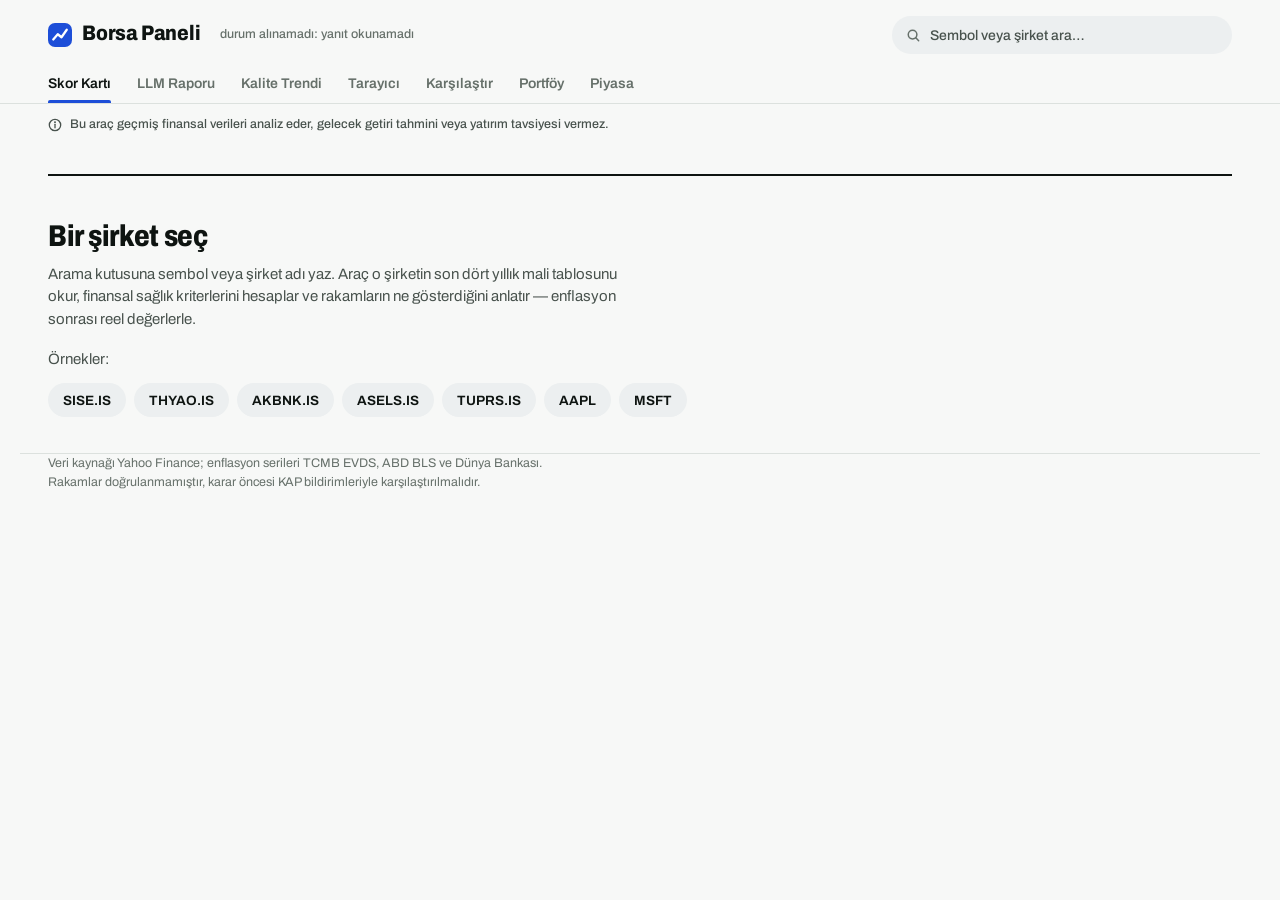
==== commit d96a619a: "Arama kutusu: erisilebilir combobox - Girdi role="combobox" (aria-expanded, aria-controls, aria-acti" ====
--- a/web/index.html
+++ b/web/index.html
@@ -6,7 +6,7 @@
 <title>Borsa Paneli</title>
 <link rel="icon" href="data:image/svg+xml,%3Csvg xmlns='http://www.w3.org/2000/svg' viewBox='0 0 32 32'%3E%3Crect width='32' height='32' rx='7' fill='%231d4ed8'/%3E%3Cpath d='M7 22 L13 15 L18 19 L25 9' stroke='white' stroke-width='2.6' fill='none' stroke-linecap='round' stroke-linejoin='round'/%3E%3C/svg%3E">
 <link rel="preload" href="fonts/archivo-latin-wdth-normal.woff2" as="font" type="font/woff2" crossorigin>
-<link rel="stylesheet" href="style.css?v=10">
+<link rel="stylesheet" href="style.css?v=12">
 </head>
 <body>
 
@@ -25,9 +25,13 @@
     </span>
 
     <div class="search-box arama">
-      <input id="arama-girdi" class="search-input" type="search" placeholder="Sembol veya şirket ara…"
-             autocomplete="off" spellcheck="false" aria-label="Sembol ara">
-      <div class="search-dropdown" id="oneriler" role="listbox"></div>
+      <input id="arama-girdi" class="search-input" type="text" placeholder="Sembol veya şirket ara…"
+             autocomplete="off" spellcheck="false" aria-label="Sembol veya şirket ara"
+             role="combobox" aria-autocomplete="list" aria-expanded="false" aria-controls="oneriler"
+             aria-describedby="arama-ipucu">
+      <span id="arama-ipucu" class="gorunmez">En az iki harf yaz; sonuçlar arasında aşağı ve yukarı oklarla gezin, Enter ile aç.</span>
+      <div class="search-dropdown" id="oneriler" role="listbox" aria-label="Arama sonuçları" hidden></div>
+      <div id="arama-durum" class="gorunmez" role="status" aria-live="polite"></div>
     </div>
   </div>
   <div class="container">
@@ -59,6 +63,6 @@
 <!-- Chart.js v4.5.1, MIT lisanslı, lokale indirilmiş (CDN yok, tam offline).
      Kaynak: https://www.chartjs.org — proje tek harici JS bağımlılığı burada. -->
 <script src="vendor/chart.umd.min.js"></script>
-<script src="app.js?v=10"></script>
+<script src="app.js?v=12"></script>
 </body>
 </html>
--- a/web/style.css
+++ b/web/style.css
@@ -66,28 +66,9 @@
   --genislik: 1240px;
 
   /* ── Köprü değişkenleri ──────────────────────────────────────────────
-   * app.js bazı yerlerde eski adları satır içi kullanıyor
-   * (style="color:var(--kirmizi)" gibi). Eski adlar yeni tokenlara bağlı. */
-  --kart: var(--zemin);
-  --metin: var(--murekkep);
+   * app.js'te hâlâ satır içi kullanılan eski adlar (var(--vurgu), var(--sonuk)). */
   --sonuk: var(--murekkep-2);
-  --cok-sonuk: var(--murekkep-3);
-  --zebra: rgb(14 20 17 / 0.025);
   --vurgu: var(--marka);
-  --vurgu-soft: var(--marka-zemin);
-  --yesil: var(--pozitif);
-  --yesil-soft: var(--pozitif-zemin);
-  --kirmizi: var(--negatif);
-  --kirmizi-soft: var(--negatif-zemin);
-  --sari: var(--dikkat);
-  --sari-soft: var(--dikkat-zemin);
-  --mono: var(--kod);
-  --govde: var(--yazi);
-  --primary: var(--pozitif);
-  --error: var(--negatif);
-  --text-muted: var(--murekkep-2);
-  --text-main: var(--murekkep);
-  --border: var(--cizgi);
 }
 
 * { box-sizing: border-box; margin: 0; padding: 0; }
@@ -111,10 +92,8 @@
 a { color: inherit; text-underline-offset: 3px; }
 button, input, select { font: inherit; color: inherit; }
 
-.tabular-nums { font-variant-numeric: tabular-nums; }
-.text-primary, .yesil { color: var(--pozitif); }
-.text-error, .kirmizi { color: var(--negatif); }
-.text-tertiary { color: var(--murekkep-2); }
+.text-primary { color: var(--pozitif); }
+.text-error { color: var(--negatif); }
 .text-muted, .gri { color: var(--murekkep-2); }
 
 .container { max-width: var(--genislik); margin: 0 auto; padding: 0 28px; }
@@ -218,7 +197,7 @@
 .btn-primary.ikincil { background: none; color: var(--marka); height: auto; padding: 0; border-radius: 0; }
 .btn-primary.ikincil:hover { background: none; text-decoration: underline; text-underline-offset: 3px; }
 .btn-primary.silik { background: none; color: var(--murekkep-2); box-shadow: inset 0 0 0 1px var(--cizgi); }
-.btn-primary.silik:hover { color: var(--negatif); box-shadow: inset 0 0 0 1px var(--negatif); background: none; }
+.btn-primary.silik:hover { color: var(--murekkep); box-shadow: inset 0 0 0 1px var(--murekkep); background: none; }
 
 .btn-ghost {
   display: inline-flex; align-items: center; height: 34px; padding: 0 14px;
@@ -241,16 +220,16 @@
   background: var(--yuzey); border-radius: 14px; overflow: hidden auto; max-height: 320px;
   box-shadow: 0 12px 32px -8px rgb(14 20 17 / 0.22), 0 0 0 1px rgb(14 20 17 / 0.06);
 }
-.search-dropdown:empty { display: none; }
-.search-dropdown button {
-  display: block; width: 100%; text-align: left; border: 0; background: none; cursor: pointer;
+.search-dropdown [role="option"], .search-dropdown .oneri-bos {
   padding: 10px 16px; border-bottom: 1px solid var(--cizgi-hafif); font: 14px var(--yazi);
 }
-.search-dropdown button:last-child { border-bottom: 0; }
-.search-dropdown button:hover:not([disabled]), .search-dropdown button:focus { background: var(--iz); outline: none; }
-.search-dropdown button[disabled] { color: var(--murekkep-3); cursor: default; }
+.search-dropdown [role="option"] { cursor: pointer; }
+.search-dropdown > :last-child { border-bottom: 0; }
+.search-dropdown [role="option"][aria-selected="true"] { background: var(--marka-zemin); }
+.search-dropdown [role="option"][aria-selected="true"] b { color: var(--marka-derin); }
+.search-dropdown .oneri-bos { color: var(--murekkep-2); }
 .search-dropdown b { font: 700 14px var(--yazi); }
-.search-dropdown span { display: block; font-size: 12.5px; color: var(--murekkep-3); margin-top: 1px; }
+.search-dropdown span { display: block; font-size: 12.5px; color: var(--murekkep-2); margin-top: 1px; }
 
 .tarama-bar { width: 72px; height: 4px; border-radius: 2px; background: var(--bant); overflow: hidden; display: inline-block; }
 .tarama-bar i { display: block; height: 100%; width: 0; background: var(--marka); }
@@ -278,8 +257,6 @@
 .not { font-size: 13px; color: var(--murekkep-2); line-height: 1.55; max-width: 92ch; }
 .kaynak { font: 400 11px/1.4 var(--kod); color: var(--murekkep-3); margin-top: 5px; letter-spacing: -0.01em; }
 
-/* Eski kart sınıfları (diğer ekranlar): kart değil, çizgili yüzey */
-.card { border-top: 1px solid var(--cizgi); padding: 18px 0; }
 .serit {
   display: grid; grid-template-columns: repeat(auto-fit, minmax(170px, 1fr));
   border-top: 1px solid var(--cizgi); border-bottom: 1px solid var(--cizgi);
@@ -307,7 +284,6 @@
   display: grid; grid-template-columns: minmax(0, 1fr) auto; gap: 8px 32px; align-items: end;
   padding-top: 20px;
 }
-.sirket-ikon { display: none; }
 .sirket-kod {
   display: flex; align-items: center; gap: 8px;
   font: 850 46px/0.95 var(--yazi); font-stretch: 78%; letter-spacing: -0.012em;
@@ -374,14 +350,12 @@
   font: 850 84px/0.88 var(--yazi); font-stretch: 72%; letter-spacing: -0.02em;
 }
 .reel-deger .isaret-svg { width: 0.4em; height: 0.4em; vertical-align: 0.14em; margin-right: 0.06em; }
-.reel-deger.orta { font-size: 46px; margin-top: 6px; }
 .reel-ayrisma {
   display: flex; flex-wrap: wrap; gap: 4px 18px; margin-top: 14px;
   font: 500 14px var(--yazi); color: var(--murekkep-2);
 }
 .reel-ayrisma b { color: var(--murekkep); font-weight: 700; }
-.reel-kaynak { font-size: 12px; color: var(--murekkep-3); margin-top: 5px; }
-.reel-ikincil { margin-top: 18px; padding-top: 14px; border-top: 1px solid var(--cizgi); }
+.reel-kaynak { font-size: 12px; color: var(--murekkep-2); margin-top: 5px; }
 .reel-yok { font-size: 13px; color: var(--murekkep-2); margin-top: 6px; }
 
 .bayrak-bas { display: flex; align-items: baseline; gap: 12px; font: 750 17px var(--yazi); }
@@ -514,13 +488,6 @@
 .i-kaldi { color: var(--negatif); }
 .i-eksik, .i-na { color: var(--murekkep-3); }
 
-/* Eski F-Skoru halkası (başka ekranlar kullanırsa) */
-.skor-duzen { display: flex; gap: 22px; align-items: flex-start; flex-wrap: wrap; }
-.skor-cember { width: 96px; height: 96px; border-radius: 50%; flex-shrink: 0; display: grid; place-items: center; }
-.skor-ic { width: 76px; height: 76px; border-radius: 50%; background: var(--zemin); display: grid; place-items: center; text-align: center; }
-.skor-ic b { font: 850 24px/1 var(--yazi); font-stretch: 80%; }
-.skor-ic span { font-size: 10.5px; color: var(--murekkep-3); }
-
 /* ══════════════════════════════════════════════════════════ cümleler, etiketler */
 
 .cumle { padding: 14px 0; border-top: 1px solid var(--cizgi-hafif); font-size: 15px; line-height: 1.6; max-width: 88ch; }
@@ -544,7 +511,7 @@
 .uyari-kart .bas .tur { font: 700 10.5px var(--yazi); letter-spacing: 0.06em; text-transform: uppercase; padding: 2px 8px; border-radius: 999px; background: var(--dolgu); color: var(--murekkep-2); }
 .uyari-kart p { font-size: 13.5px; margin-top: 6px; line-height: 1.55; color: var(--murekkep-2); }
 .u-kirmizi .bas .tur { background: var(--negatif); color: #fff; }
-.u-sari .bas .tur { background: var(--murekkep); color: var(--zemin); }
+.u-sari .bas .tur { background: var(--dikkat); color: #fff; }
 
 /* ══════════════════════════════════════════════════════════ tablolar (genel) */
 
@@ -567,17 +534,12 @@
 .kars-tablo td.deger { font-weight: 700; }
 .kars-tablo .alt-not { display: block; font-size: 11.5px; color: var(--murekkep-3); font-weight: 400; margin-top: 1px; }
 
-/* Eski konum rayı (karşılaştır vb.): tahlil aralığıyla aynı dil */
-.ray { display: inline-block; position: relative; vertical-align: middle; width: 96px; height: 10px; border-radius: 3px; background: linear-gradient(90deg, var(--iz) 25%, var(--marka-bant) 25% 75%, var(--iz) 75%); }
-.ray i { position: absolute; top: -1px; width: 12px; height: 12px; margin-left: -6px; border-radius: 50%; background: var(--marka); box-shadow: 0 0 0 2px var(--zemin); }
-.ray u { position: absolute; top: -3px; width: 2px; height: 16px; margin-left: -1px; background: var(--murekkep-2); }
-
 /* ══════════════════════════════════════════════════════════ terim balonu */
 
 body.sozluk-hazir .terim { text-decoration: underline dotted var(--murekkep-3); text-underline-offset: 3px; cursor: help; }
 #terim-balon {
   position: fixed; z-index: 80; max-width: 320px; padding: 11px 13px;
-  background: #10204f; color: var(--zemin); border-radius: 10px;
+  background: var(--murekkep); color: var(--zemin); border-radius: 10px;
   font-size: 13px; line-height: 1.5; box-shadow: 0 10px 28px -8px rgb(14 20 17 / 0.4);
 }
 #terim-balon b { display: block; margin-bottom: 3px; }
@@ -596,7 +558,7 @@
   border: 0; background: var(--dolgu); color: var(--murekkep-2); font-size: 14px; line-height: 1; cursor: pointer;
   display: grid; place-items: center;
 }
-.kars-kaldir:hover { color: var(--negatif); background: var(--negatif-zemin); }
+.kars-kaldir:hover { color: var(--murekkep); background: var(--bant); }
 .kars-kaldir svg { width: 13px; height: 13px; }
 .kars-kart .sirket-kod { font-size: 34px; }
 .kars-fiyat { margin-top: 12px; font: 800 26px/1 var(--yazi); font-stretch: 80%; }
@@ -685,6 +647,7 @@
   .topbar { flex-wrap: wrap; gap: 10px 16px; padding-bottom: 4px; }
   .badge#tazelik { order: 3; width: 100%; }
   .search-box { flex: 1 1 100%; order: 4; margin-left: 0; }
+  .search-input { font-size: 16px; }
   .tabs { gap: 20px; }
   .sirket { grid-template-columns: 1fr; }
   .sirket-fiyat { text-align: left; }
@@ -692,7 +655,6 @@
   .reel-deger { font-size: 68px; }
   .reel-alan { grid-template-columns: 1fr; row-gap: 14px; padding: 16px; }
   .reel-cubuk-bas { grid-column: 1; }
-  .reel-deger.orta { font-size: 38px; }
   .kriter .detay { display: none; }
   .kriter { grid-template-columns: 18px 18px minmax(0, 1fr); }
   .kars-kart + .kars-kart { padding-left: 0; border-left: 0; border-top: 1px solid var(--cizgi-hafif); }
